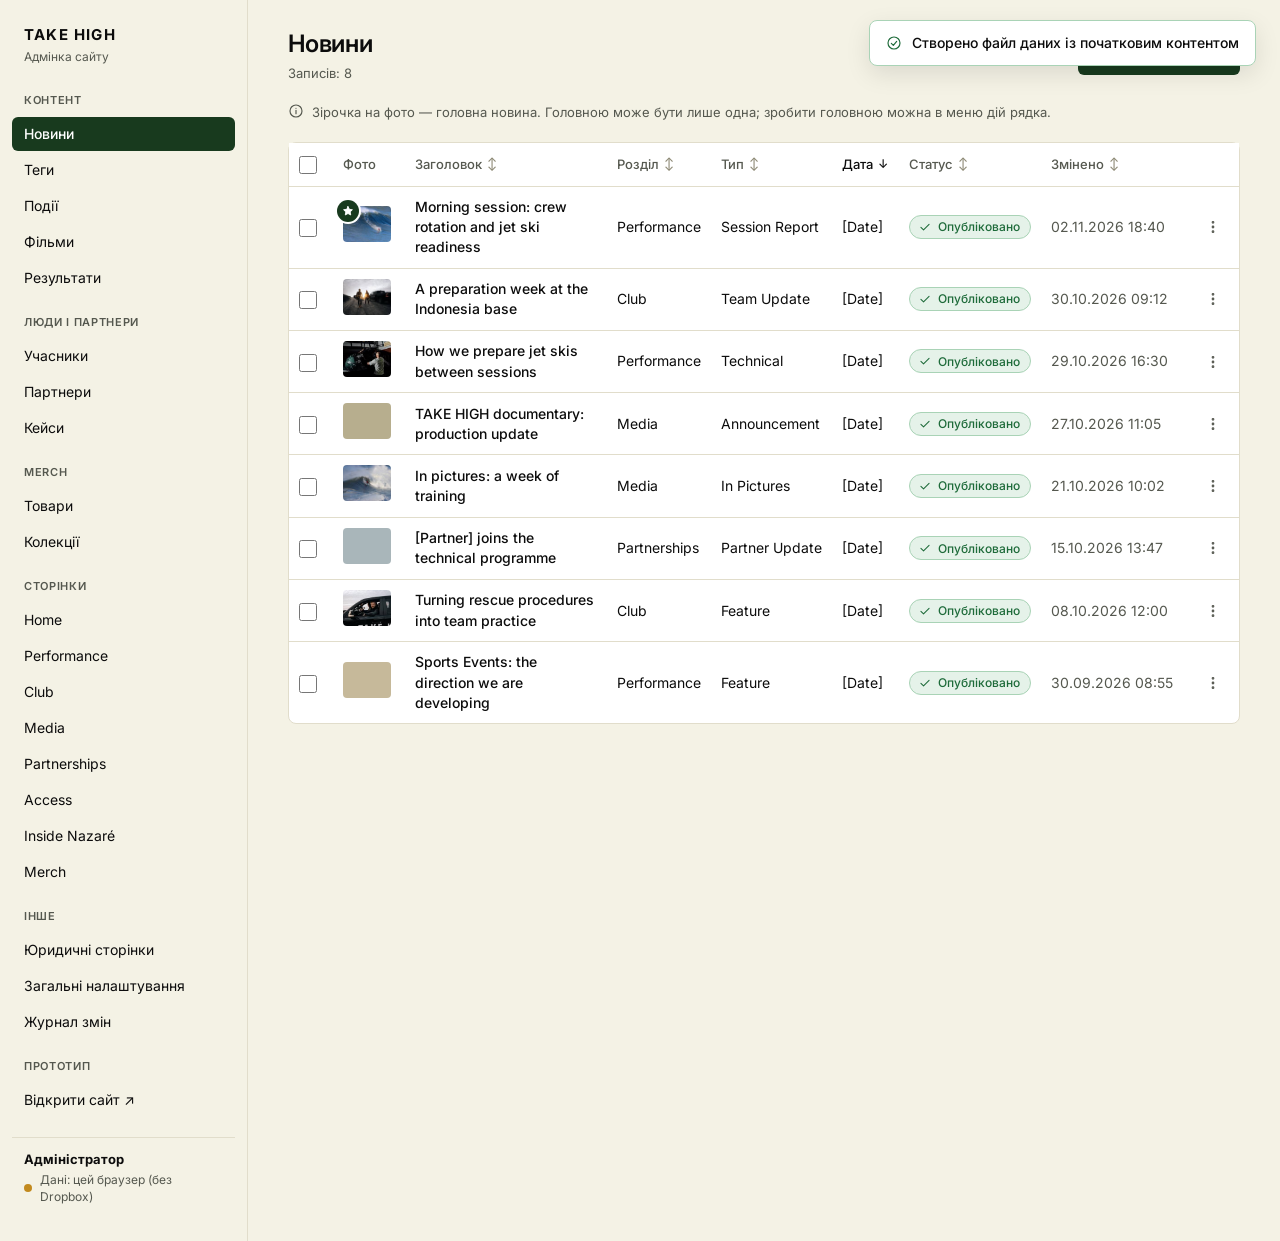
==== admin/index.html @ 0f8f859a "Reorganize project files" ====
<!doctype html>
<html lang="uk">
<head>
<meta charset="utf-8">
<meta name="viewport" content="width=device-width, initial-scale=1">
<meta name="robots" content="noindex">
<title>TAKE HIGH · Адмінка</title>
<link rel="preconnect" href="https://fonts.googleapis.com">
<link rel="stylesheet" href="https://fonts.googleapis.com/css2?family=Inter:wght@400;500;600;700&amp;display=swap">
<link rel="stylesheet" href="admin.css">
<!-- config.js створюється при публікації з секретів GitHub; у репозиторії його немає -->
<script src="../config.js"></script>
<script src="../shared/th-data.js"></script>
<script src="../shared/img-map.js"></script>
<script src="../shared/storage.js"></script>
</head>
<body>
<div id="root"></div>
<script src="js/ui.js"></script>
<script src="js/data.js"></script>
<script src="js/list.js"></script>
<script src="js/form.js"></script>
<script src="js/screens-news.js"></script>
<script src="js/app.js"></script>
</body>
</html>
---- admin/admin.css ----
/* TAKE HIGH · Адмінка — спільні стилі прототипу */
:root{
  --green:#183A1E; --green-hover:#245030; --green-soft:#E3EADF;
  --bg:#F4F2E5; --surface:#FFFFFF; --text:#0C0C0C;
  --muted:#55584F; --faint:#686B61;
  --border:#E1DDCB; --border-strong:#C7C2AC; --row-hover:#FAF9F1;
  /* функціональні */
  --error:#B42318; --error-bg:#FDECEA; --error-border:#F3B8B1;
  --success:#1E6B3A; --success-bg:#E5F2E9; --success-border:#A9D3B6;
  --warning:#8A5300; --warning-bg:#FFF3D6; --warning-border:#EBCB82;
  --info:#1D4E8F; --info-bg:#E6EEF9; --info-border:#A9C1E6;
  --focus:#2563EB;
  --r:8px; --r-sm:6px;
}
*{box-sizing:border-box}
body{margin:0;background:var(--bg);color:var(--text);font-family:Inter,"Segoe UI",Roboto,Arial,sans-serif;font-size:14px;line-height:1.45;-webkit-font-smoothing:antialiased}
a{color:var(--green)} a:hover{color:var(--green-hover)}
button,input,select,textarea{font:inherit;color:inherit}
:focus-visible{outline:2px solid var(--focus);outline-offset:2px}
.sr-only{position:absolute;width:1px;height:1px;padding:0;margin:-1px;overflow:hidden;clip:rect(0,0,0,0);white-space:nowrap;border:0}
svg.i{width:16px;height:16px;flex:none;stroke:currentColor;fill:none;stroke-width:1.75;stroke-linecap:round;stroke-linejoin:round}
svg.i-sm{width:14px;height:14px}

/* каркас */
.app{display:flex;flex-wrap:wrap;min-height:100vh;align-items:stretch}
.side{flex:0 0 248px;background:var(--bg);border-right:1px solid var(--border);padding:20px 12px 24px;display:flex;flex-direction:column;gap:20px}
.brand{display:flex;flex-direction:column;gap:2px;padding:4px 12px 8px}
.brand-name{font-weight:700;letter-spacing:.08em;font-size:15px}
.brand-sub{font-size:12px;color:var(--muted)}
.nav-group{display:flex;flex-direction:column;gap:2px}
.nav-title{font-size:11px;font-weight:600;letter-spacing:.06em;text-transform:uppercase;color:var(--muted);padding:0 12px 6px}
.nav-item{display:flex;align-items:center;min-height:34px;padding:6px 12px;border-radius:var(--r-sm);color:var(--text);text-decoration:none;font-size:14px}
.nav-item:hover{background:#EAE7D6;color:var(--text)}
.nav-item.is-active{background:var(--green);color:#fff;font-weight:500}
.side-foot{margin-top:auto;padding:12px;border-top:1px solid var(--border);display:flex;flex-direction:column;gap:2px;font-size:13px}
.side-foot span{color:var(--muted);font-size:12px}
.main{flex:999 1 560px;min-width:0;padding:28px 40px 120px;display:flex;flex-direction:column;gap:20px}
.page-head{display:flex;align-items:center;justify-content:space-between;gap:16px;flex-wrap:wrap}
.page-head h1{margin:0;font-size:24px;line-height:32px;font-weight:600;letter-spacing:-.01em}
.head-left{display:flex;flex-direction:column;gap:4px}
.head-row{display:flex;align-items:center;gap:12px;flex-wrap:wrap}
.crumb{font-size:13px;color:var(--muted);text-decoration:none;display:inline-flex;gap:6px;align-items:center}
.crumb:hover{color:var(--text)}
.meta{font-size:13px;color:var(--muted)}

/* кнопки */
.btn{display:inline-flex;align-items:center;justify-content:center;gap:8px;min-height:40px;padding:8px 16px;border-radius:var(--r-sm);border:1px solid transparent;font-weight:500;font-size:14px;cursor:pointer;text-decoration:none;white-space:nowrap;background:none}
.btn-primary{background:var(--green);color:#fff}
.btn-primary:hover{background:var(--green-hover);color:#fff}
.btn-secondary{background:var(--surface);border-color:var(--border-strong);color:var(--text)}
.btn-secondary:hover{background:var(--row-hover);color:var(--text)}
.btn-ghost{color:var(--text)} .btn-ghost:hover{background:#EAE7D6;color:var(--text)}
.btn-sm{min-height:32px;padding:4px 12px;font-size:13px}
.btn-danger-text{color:var(--error)}
.btn[disabled]{opacity:.5;cursor:not-allowed}
.icon-btn{display:inline-flex;align-items:center;justify-content:center;width:32px;height:32px;border-radius:var(--r-sm);border:1px solid transparent;background:none;cursor:pointer;color:var(--muted)}
.icon-btn:hover{background:#EFEDE2;color:var(--text)}

/* картки */
.card{background:var(--surface);border:1px solid var(--border);border-radius:var(--r)}
.note{display:flex;gap:8px;align-items:flex-start;font-size:13px;color:var(--muted)}

/* таблиця */
.tbl-wrap{background:var(--surface);border:1px solid var(--border);border-radius:var(--r)}
.tbl{width:100%;border-collapse:separate;border-spacing:0;font-size:14px}
.tbl th{text-align:left;font-weight:500;font-size:13px;color:var(--muted);padding:0 10px;height:44px;border-bottom:1px solid var(--border);white-space:nowrap;background:var(--surface)}
.tbl td{padding:10px 10px;border-bottom:1px solid var(--border);vertical-align:middle}
.tbl tr:last-child td{border-bottom:0}
.tbl tbody tr{position:relative}
.tbl tbody tr:hover td{background:var(--row-hover)}
.tbl tbody tr.is-selected td{background:#F1F5EC}
.tbl tbody tr.is-dragging td{opacity:.45}
.tbl tbody tr.is-over td{box-shadow:inset 0 2px 0 var(--green)}
.th-btn{display:inline-flex;align-items:center;gap:4px;border:0;background:none;padding:6px 4px;margin:0 -4px;cursor:pointer;color:var(--muted);font-weight:500;font-size:13px;border-radius:4px}
.th-btn:hover{color:var(--text)}
.th-btn.is-sorted{color:var(--text)}
.arrow{font-size:12px;width:12px;display:inline-block;text-align:center}
.arrow-idle{color:#8E8A76}
.col-chk{width:44px;padding-right:0!important}
.col-drag{width:36px;padding-right:0!important}
.col-act{width:56px;text-align:right}
.row-link{color:var(--text);text-decoration:none;font-weight:500}
.row-link::after{content:"";position:absolute;inset:0;z-index:1}
.row-link:hover{text-decoration:underline;color:var(--text)}
.lift{position:relative;z-index:2}
.chk{width:18px;height:18px;accent-color:var(--green);cursor:pointer;margin:0;vertical-align:middle}
.thumb{width:48px;height:36px;border-radius:4px;display:block}
.thumb-sq{width:40px;height:40px}
.thumb-logo{width:56px;height:32px;border:1px dashed var(--border-strong);border-radius:4px;display:flex;align-items:center;justify-content:center;font-size:10px;color:var(--muted);letter-spacing:.04em;background:#fff}
.t1{background:#9DAE9A}.t2{background:#C6B99A}.t3{background:#7F9AA5}.t4{background:#B7AE8E}.t5{background:#8C9A7B}.t6{background:#A9B6BA}
.muted{color:var(--muted)}
.nowrap{white-space:nowrap}
.drag-h{cursor:grab;color:var(--faint)}
.dash{color:var(--faint)}

/* бейджі статусу */
.badge{display:inline-flex;align-items:center;gap:6px;height:24px;padding:0 10px 0 8px;border-radius:999px;font-size:12px;font-weight:500;white-space:nowrap;border:1px solid transparent}
.b-draft{background:#EEECE2;color:#3E4037;border-color:#DAD6C4}
.b-pub{background:var(--success-bg);color:var(--success);border-color:var(--success-border)}
.b-arch{background:#ECECEA;color:#4C4D48;border-color:#D5D5D0}
.pill{display:inline-flex;align-items:center;gap:6px;height:24px;padding:0 10px;border-radius:999px;font-size:12px;border:1px solid var(--border-strong);color:var(--text);white-space:nowrap;background:#fff}
.pill-warn{border-color:var(--warning-border);background:var(--warning-bg);color:var(--warning)}
.pill-err{border-color:var(--error-border);background:var(--error-bg);color:var(--error)}
.pill-info{border-color:var(--info-border);background:var(--info-bg);color:var(--info)}
.pill-ok{border-color:var(--success-border);background:var(--success-bg);color:var(--success)}
.mark{display:inline-flex;align-items:center;gap:6px;font-size:13px;font-weight:500;color:var(--green)}

/* панель масових дій */
.bulk{display:flex;align-items:center;gap:12px;flex-wrap:wrap;background:var(--green);color:#fff;border-radius:var(--r);padding:8px 8px 8px 16px}
.bulk strong{font-weight:600;margin-right:auto}
.bulk .btn-secondary{border-color:transparent}
.bulk .btn-ghost{color:#fff}.bulk .btn-ghost:hover{background:rgba(255,255,255,.12);color:#fff}

/* меню дій */
.menu-anchor{position:relative;display:inline-block}
.menu-anchor.is-open{z-index:40}
.menu{position:absolute;right:0;top:36px;z-index:30;min-width:220px;background:#fff;border:1px solid var(--border-strong);border-radius:var(--r);padding:6px;display:flex;flex-direction:column;box-shadow:0 8px 24px rgba(12,12,12,.10);text-align:left}
.menu-item{display:flex;align-items:center;gap:10px;min-height:36px;padding:6px 10px;border-radius:var(--r-sm);border:0;background:none;color:var(--text);text-decoration:none;font-size:14px;cursor:pointer;white-space:nowrap;width:100%;text-align:left}
.menu-item:hover{background:var(--row-hover);color:var(--text)}
.menu-sep{height:1px;background:var(--border);margin:4px 0}
.backdrop{position:fixed;inset:0;z-index:25;background:transparent;border:0;cursor:default}

/* порожній стан */
.empty{background:var(--surface);border:1px solid var(--border);border-radius:var(--r);padding:72px 24px;display:flex;flex-direction:column;align-items:center;gap:12px;text-align:center}
.empty h2{margin:0;font-size:18px;font-weight:600}
.empty p{margin:0;color:var(--muted);max-width:420px}
.empty-ico{width:48px;height:48px;border-radius:50%;background:var(--green-soft);color:var(--green);display:flex;align-items:center;justify-content:center}

/* тости */
.toast{position:fixed;top:20px;right:24px;z-index:60;display:flex;align-items:center;gap:10px;padding:12px 16px;border-radius:var(--r);background:#fff;border:1px solid var(--success-border);color:var(--text);box-shadow:0 8px 24px rgba(12,12,12,.10);font-weight:500;min-width:240px}
.toast .ti{color:var(--success)}
.toast-err{border-color:var(--error-border)} .toast-err .ti{color:var(--error)}

/* форми */
.form-wrap{display:flex;flex-direction:column;gap:20px;max-width:920px;width:100%}
.section{background:var(--surface);border:1px solid var(--border);border-radius:var(--r);padding:24px}
.section-head{display:flex;flex-direction:column;gap:4px;margin-bottom:20px}
.section-head h2{margin:0;font-size:16px;font-weight:600}
.section-head p{margin:0;font-size:13px;color:var(--muted)}
.grid2{display:grid;grid-template-columns:repeat(2,minmax(0,1fr));gap:20px 24px}
.span2{grid-column:1 / -1}
.field{display:flex;flex-direction:column;gap:6px;min-width:0}
.label{font-size:14px;font-weight:500;display:flex;align-items:baseline;gap:6px;flex-wrap:wrap}
.req{color:var(--error);font-weight:600}
.opt{font-weight:400;color:var(--muted);font-size:12px}
.cond{font-weight:400;color:var(--warning);font-size:12px}
.input,.select,.textarea{width:100%;min-height:40px;padding:8px 12px;border:1px solid var(--border-strong);border-radius:var(--r-sm);background:#fff;font-size:14px}
.textarea{min-height:96px;resize:vertical;line-height:1.5}
.input:hover,.select:hover,.textarea:hover{border-color:#A9A48D}
.input:focus,.select:focus,.textarea:focus{outline:none;border-color:var(--focus);box-shadow:0 0 0 3px rgba(37,99,235,.2)}
.is-invalid > .input,.is-invalid > .select,.is-invalid > .textarea,.is-invalid > .prefix-wrap .input,.is-invalid > .prefix-wrap .prefix,.is-invalid > .dz,.is-invalid > .chips-box,.is-invalid > .editor,.is-invalid > .dt-row .input{border-color:var(--error)}
.btn:focus-within,.g-add:focus-within{outline:2px solid var(--focus);outline-offset:2px}
.below{display:flex;justify-content:space-between;gap:12px;font-size:12px;min-height:18px}
.hint{color:var(--muted)}
.counter{color:var(--muted);margin-left:auto;font-variant-numeric:tabular-nums;white-space:nowrap}
.counter.over{color:var(--error);font-weight:600}
.err{color:var(--error);display:flex;align-items:center;gap:6px;font-weight:500}
.prefix-wrap{display:flex;align-items:stretch}
.prefix{display:flex;align-items:center;padding:0 10px;border:1px solid var(--border-strong);border-right:0;border-radius:var(--r-sm) 0 0 var(--r-sm);background:#F7F6EF;color:var(--muted);font-size:13px;white-space:nowrap}
.prefix-wrap .input{border-radius:0 var(--r-sm) var(--r-sm) 0}
.seg{display:flex;flex-wrap:wrap;gap:8px}
.seg-btn{min-height:36px;padding:6px 14px;border:1px solid var(--border-strong);border-radius:999px;background:#fff;cursor:pointer;font-size:13px;display:inline-flex;align-items:center;gap:6px}
.seg-btn:hover{border-color:#A9A48D}
.seg-btn[aria-pressed="true"]{background:var(--green);border-color:var(--green);color:#fff}
.chips-box{display:flex;flex-wrap:wrap;gap:6px;align-items:center;min-height:40px;padding:5px 8px;border:1px solid var(--border-strong);border-radius:var(--r-sm);background:#fff;position:relative}
.chip{display:inline-flex;align-items:center;gap:4px;height:28px;padding:0 4px 0 10px;border-radius:999px;background:var(--green-soft);font-size:13px;color:var(--green);font-weight:500}
.chip button{border:0;background:none;width:22px;height:22px;border-radius:50%;cursor:pointer;color:var(--green);display:inline-flex;align-items:center;justify-content:center}
.chip button:hover{background:rgba(24,58,30,.12)}
.chip-input{flex:1;min-width:140px;border:0;outline:none;height:28px;padding:0 4px;background:transparent}
.suggest{position:absolute;left:-1px;right:-1px;top:calc(100% + 4px);z-index:20;background:#fff;border:1px solid var(--border-strong);border-radius:var(--r);padding:6px;box-shadow:0 8px 24px rgba(12,12,12,.10);display:flex;flex-direction:column}
.suggest .menu-item{font-size:13px;min-height:32px}
.suggest-new{color:var(--green);font-weight:500}
.dt-row{display:grid;grid-template-columns:minmax(0,1fr) 120px;gap:8px}

/* завантаження фото */
.dz{border:1.5px dashed var(--border-strong);border-radius:var(--r);background:#FBFAF5;padding:24px;display:flex;flex-direction:column;align-items:center;gap:8px;text-align:center}
.dz:hover{border-color:var(--green);background:#F6F8F1}
.dz-ico{width:40px;height:40px;border-radius:50%;background:var(--green-soft);color:var(--green);display:flex;align-items:center;justify-content:center}
.dz-title{font-weight:500}
.dz-file{display:inline-flex}
.upl{display:flex;gap:16px;align-items:center;border:1px solid var(--border-strong);border-radius:var(--r);padding:12px;background:#fff}
.upl-prev{width:120px;height:80px;border-radius:6px;object-fit:cover;flex:none;display:block}
.upl-body{flex:1;min-width:0;display:flex;flex-direction:column;gap:6px}
.upl-name{font-weight:500;white-space:nowrap;overflow:hidden;text-overflow:ellipsis}
.upl-actions{display:flex;gap:8px;flex-wrap:wrap}
.bar{height:6px;border-radius:999px;background:#ECE9DA;overflow:hidden}
.bar span{display:block;height:100%;background:var(--green);border-radius:999px;transition:width .2s}
.upl-err{border-color:var(--error);background:var(--error-bg)}
.photo-sub{display:grid;grid-template-columns:repeat(2,minmax(0,1fr));gap:12px}
.gallery{display:grid;grid-template-columns:repeat(auto-fill,minmax(150px,1fr));gap:12px}
.g-item{border:1px solid var(--border);border-radius:var(--r);padding:8px;display:flex;flex-direction:column;gap:6px;background:#fff;position:relative}
.g-img{width:100%;height:96px;border-radius:4px;display:block}
.g-tag{position:absolute;top:14px;left:14px;background:#fff;color:var(--text);font-size:11px;font-weight:600;padding:2px 8px;border-radius:999px;border:1px solid var(--border-strong)}
.g-add{border:1.5px dashed var(--border-strong);border-radius:var(--r);min-height:160px;display:flex;flex-direction:column;align-items:center;justify-content:center;gap:6px;color:var(--green);font-weight:500;background:#FBFAF5;cursor:pointer;font-size:13px}
.g-add:hover{border-color:var(--green)}
.input-sm{min-height:32px;padding:4px 8px;font-size:13px}

/* карта */
.map{position:relative;height:220px;border-radius:var(--r);border:1px solid var(--border-strong);overflow:hidden;cursor:crosshair;padding:0;width:100%;display:block;background-color:#DCE4DA;background-image:linear-gradient(rgba(255,255,255,.55) 1px,transparent 1px),linear-gradient(90deg,rgba(255,255,255,.55) 1px,transparent 1px);background-size:40px 40px}
.map-sea{position:absolute;left:0;top:0;bottom:0;width:38%;background:#BFD0D6}
.map-pin{position:absolute;width:28px;height:28px;margin:-28px 0 0 -14px;color:var(--error)}
.map-label{position:absolute;left:12px;bottom:10px;font-size:12px;background:rgba(255,255,255,.9);padding:4px 8px;border-radius:4px;color:var(--text)}

/* редактор */
.editor{border:1px solid var(--border-strong);border-radius:var(--r-sm);background:#fff;overflow:hidden}
.toolbar{display:flex;flex-wrap:wrap;gap:2px;padding:6px;border-bottom:1px solid var(--border);background:#FBFAF5}
.tb{min-width:32px;height:32px;padding:0 8px;border:1px solid transparent;border-radius:4px;background:none;cursor:pointer;font-size:13px;font-weight:600;display:inline-flex;align-items:center;justify-content:center;gap:4px;color:var(--text)}
.tb:hover{background:#EFEDE2}
.tb[aria-pressed="true"]{background:var(--green-soft);border-color:#C5D2C0}
.tb-sep{width:1px;background:var(--border);margin:4px 4px}
.editor textarea{border:0;width:100%;min-height:220px;padding:14px 16px;resize:vertical;outline:none;line-height:1.6;display:block}

/* повторювані блоки */
.rep{display:flex;flex-direction:column;gap:10px}
.rep-item{border:1px solid var(--border);border-radius:var(--r);background:#FDFCF8;padding:12px 14px;display:flex;gap:12px;align-items:flex-start}
.rep-item.is-dragging{opacity:.45}
.rep-item.is-over{box-shadow:inset 0 2px 0 var(--green)}
.rep-num{font-size:12px;color:var(--muted);font-weight:600;min-width:20px;padding-top:9px}
.rep-fields{flex:1;display:grid;grid-template-columns:repeat(2,minmax(0,1fr));gap:12px 16px;min-width:0}
.rep-fields.cols1{grid-template-columns:minmax(0,1fr)}
.rep-fields.cols3{grid-template-columns:repeat(3,minmax(0,1fr))}
.rep-title{grid-column:1 / -1;font-weight:600;font-size:14px}
.rep-handle{padding-top:6px}
.mini-photo{display:flex;align-items:center;gap:10px;border:1px dashed var(--border-strong);border-radius:var(--r-sm);padding:6px 8px;background:#fff;min-height:40px;font-size:13px}
.mini-photo .thumb{width:48px;height:32px}

/* перемикач станів фільму */
.stepper{display:flex;gap:0;border:1px solid var(--border-strong);border-radius:var(--r);overflow:hidden;background:#fff}
.step{flex:1;display:flex;align-items:center;gap:10px;padding:12px 14px;border:0;border-right:1px solid var(--border);background:#fff;cursor:pointer;text-align:left;min-height:56px;font-size:13px;color:var(--text)}
.step:last-child{border-right:0}
.step:hover{background:var(--row-hover)}
.step-n{width:24px;height:24px;border-radius:50%;border:1.5px solid var(--border-strong);display:flex;align-items:center;justify-content:center;font-size:12px;font-weight:600;flex:none;color:var(--muted)}
.step.is-done .step-n{background:var(--green-soft);border-color:var(--green);color:var(--green)}
.step.is-current{background:var(--green);color:#fff}
.step.is-current .step-n{background:#fff;border-color:#fff;color:var(--green)}
.step-l{display:flex;flex-direction:column;line-height:1.25}
.step-s{font-size:11px;opacity:.8}

/* вкладки */
.tabs{display:flex;gap:4px;border-bottom:1px solid var(--border-strong);flex-wrap:wrap}
.tab{border:0;background:none;padding:10px 14px;margin-bottom:-1px;border-bottom:2px solid transparent;cursor:pointer;font-weight:500;color:var(--muted);display:inline-flex;gap:6px;align-items:center}
.tab:hover{color:var(--text)}
.tab[aria-selected="true"]{color:var(--text);border-bottom-color:var(--green)}
.tab-err{color:var(--error);font-size:12px}

/* банери */
.banner{display:flex;gap:10px;align-items:flex-start;padding:12px 16px;border-radius:var(--r);border:1px solid;font-size:14px}
.banner b{font-weight:600}
.banner-err{background:var(--error-bg);border-color:var(--error-border);color:#7A1A12}
.banner-err svg{color:var(--error)}
.banner-info{background:var(--info-bg);border-color:var(--info-border);color:#173E70}
.banner-warn{background:var(--warning-bg);border-color:var(--warning-border);color:#6B4100}
.locked{display:flex;align-items:center;gap:10px;padding:10px 12px;border:1px solid var(--border);border-radius:var(--r-sm);background:#F4F3EC;color:var(--text);font-weight:600;letter-spacing:.02em}
.locked svg{color:var(--muted)}

/* нижня панель кнопок */
.footbar{position:sticky;bottom:0;z-index:10;display:flex;align-items:center;gap:12px;flex-wrap:wrap;background:var(--surface);border:1px solid var(--border);border-radius:var(--r);padding:12px 16px;max-width:920px;width:100%}
.footbar .meta{margin-right:auto}

/* фільтри */
.filters{display:flex;gap:12px;align-items:flex-end;flex-wrap:wrap}
.filters .field{min-width:180px}
.diff{display:flex;align-items:center;gap:6px;flex-wrap:wrap;font-size:13px}
.diff .old{color:var(--muted);text-decoration:line-through}

/* стайлгайд */
.sw{border:1px solid var(--border);border-radius:var(--r);overflow:hidden;background:#fff}
.sw-c{height:64px}
.sw-b{padding:10px 12px;display:flex;flex-direction:column;gap:2px;font-size:12px}
.sw-b b{font-size:13px}
.tbl td.col-title{min-width:150px}
.thumb-img{object-fit:cover;background:#E9E6D8}
.thumb-logo-img{width:72px;height:36px;object-fit:contain;display:block;background:#fff;border:1px solid var(--border);border-radius:4px;padding:3px;box-sizing:border-box}
.upl-prev{object-fit:cover}
.mini-photo img.thumb{object-fit:cover}
.tab-note{font-size:12px;color:var(--muted)}

/* ===== мобільна версія: діє лише на вузькому екрані (до 760 px); на десктопі нічого не змінює ===== */
.brand-row,.side-nav{display:contents}
.side-toggle,.mob-move{display:none}
@media (max-width:760px){
  body{font-size:15px}
  .app{flex-direction:column;flex-wrap:nowrap}
  .side{flex:none;min-height:0!important;padding:10px 16px;border-right:0;border-bottom:1px solid var(--border);gap:0;position:sticky;top:0;z-index:50;max-height:100vh;overflow-y:auto}
  .brand-row{display:flex;align-items:center;justify-content:space-between;gap:12px;min-height:44px}
  .brand{padding:0}
  .side-toggle{display:inline-flex;min-height:44px}
  .side-nav{display:none}
  .side-nav.is-open{display:flex;flex-direction:column;gap:12px;padding:8px 0 12px}
  .nav-item{min-height:44px}
  .side-foot{display:none}
  .main{flex:1 1 auto;padding:16px 16px 120px;gap:16px}
  .page-head{align-items:flex-start}
  .page-head h1{font-size:22px;line-height:28px}
  .page-head > .btn,.page-head > a.btn{width:100%}
  .btn{min-height:44px}
  .btn-sm{min-height:40px}
  .icon-btn{width:44px;height:44px}
  .input,.select,.textarea{min-height:44px;font-size:16px}
  .seg-btn{min-height:44px}
  .chk{width:22px;height:22px}
  .toast{left:12px;right:12px;top:12px}

  /* списки: рядок таблиці стає карткою */
  .tbl-wrap{background:transparent;border:0}
  .tbl,.tbl tbody{display:block;width:100%}
  .tbl thead{display:none}
  .tbl tbody tr{display:flex;flex-wrap:wrap;align-items:flex-start;gap:8px 12px;padding:14px 56px 14px 14px;margin-bottom:10px;background:var(--surface);border:1px solid var(--border);border-radius:var(--r)}
  .tbl tbody tr:hover td{background:transparent}
  .tbl tbody tr.is-selected{background:#F1F5EC}
  .tbl td{display:block;padding:0;border:0!important;min-width:0}
  .tbl td.col-title{flex:1 1 0;min-width:140px;font-size:15px}
  .tbl td.col-chk{order:-2;padding-top:2px!important}
  .tbl td.k-thumb{order:-1}
  .tbl td.col-act{position:absolute;top:6px;right:6px;width:auto}
  .tbl td[data-label]:not(.col-title):not(.k-thumb){flex:1 1 calc(50% - 6px);font-size:14px}
  .tbl td[data-label]:not([data-label=""])::before{content:attr(data-label);display:block;font-size:12px;color:var(--muted);font-weight:400;margin-bottom:2px;white-space:normal}
  .tbl td.nowrap{white-space:normal}
  .tbl td.col-drag{order:20;flex:1 1 100%;display:flex;gap:8px;padding-top:4px!important}
  .tbl td.col-drag .drag-h{display:none}
  .mob-move{display:flex;gap:8px;width:100%}
  .mob-move .btn{flex:1}
  .menu{right:0;min-width:200px}
  .bulk{position:sticky;bottom:12px;z-index:15}
  .bulk strong{flex-basis:100%}

  /* вкладки і фільтри */
  .tabs{flex-wrap:nowrap;overflow-x:auto;-webkit-overflow-scrolling:touch;scrollbar-width:thin}
  .tab{white-space:nowrap;min-height:44px}
  .filters .field{min-width:0!important;flex:1 1 100%}
  .filters > .btn{width:100%}
  .filters > .meta{margin-left:0!important}

  /* форми */
  .form-wrap{max-width:none}
  .section{padding:16px}
  .grid2,.photo-sub,.rep-fields,.rep-fields.cols3{grid-template-columns:minmax(0,1fr)}
  .rep-item{flex-wrap:wrap;padding:12px}
  .upl{flex-wrap:wrap}
  .upl-prev{width:100%;height:160px}
  .gallery{grid-template-columns:repeat(2,minmax(0,1fr))}
  .dz{padding:16px}
  .stepper{overflow-x:auto}
  .step{flex:0 0 auto;min-width:150px}
  .footbar{padding:10px 12px;gap:8px}
  .footbar .meta{flex-basis:100%;margin:0;font-size:12px}
  .footbar .btn{flex:1 1 auto}
  .prefix{font-size:12px;padding:0 6px}
  .map{height:180px}
  .banner{font-size:14px}
}
.mob-note{display:none}
@media (max-width:760px){
  .desk-note{display:none}
  .mob-note{display:inline}
  .rep-item .rep-handle{display:none}
  .rep-item .rep-move{order:20;flex:1 1 100%;display:flex;gap:8px}
  .rep-item .rep-move .btn{flex:1}
}

/* ===== окрема адмінка (GitHub Pages) ===== */
.thumb-wrap{position:relative;display:inline-block;line-height:0}
.thumb-mark{position:absolute;left:-6px;top:-6px;width:22px;height:22px;border-radius:50%;background:var(--green);color:#fff;display:flex;align-items:center;justify-content:center;box-shadow:0 0 0 2px #fff;line-height:1}
.thumb-mark svg.i{width:12px;height:12px;fill:currentColor;stroke:currentColor}
.login{min-height:100vh;display:flex;align-items:center;justify-content:center;padding:24px 16px;background:var(--bg)}
.login-card{width:100%;max-width:380px;display:flex;flex-direction:column;gap:16px;background:var(--surface);border:1px solid var(--border);border-radius:var(--r);padding:28px}
.login-card h1{margin:0;font-size:20px;font-weight:600}
.state-box{max-width:560px;margin:15vh auto;padding:0 16px;display:flex;flex-direction:column;gap:12px}
.state-box pre{white-space:pre-wrap;font-size:12px;background:#fff;border:1px solid var(--border);border-radius:var(--r-sm);padding:10px;max-height:200px;overflow:auto}
.store-line{display:flex;align-items:center;gap:8px;font-size:12px;color:var(--muted);padding:8px 12px 0}
.store-dot{width:8px;height:8px;border-radius:50%;background:var(--success);flex:none}
.store-dot.local{background:#C28A1E}
.side-links{display:flex;flex-direction:column;gap:2px}
.placeholder{background:var(--surface);border:1px dashed var(--border-strong);border-radius:var(--r);padding:48px 24px;display:flex;flex-direction:column;gap:8px;align-items:flex-start}
.placeholder h2{margin:0;font-size:18px}
.editor textarea{font-family:inherit}
@media (max-width:760px){ .side-links{display:none} .side-nav.is-open .side-links{display:flex} }
[hidden]{display:none!important}
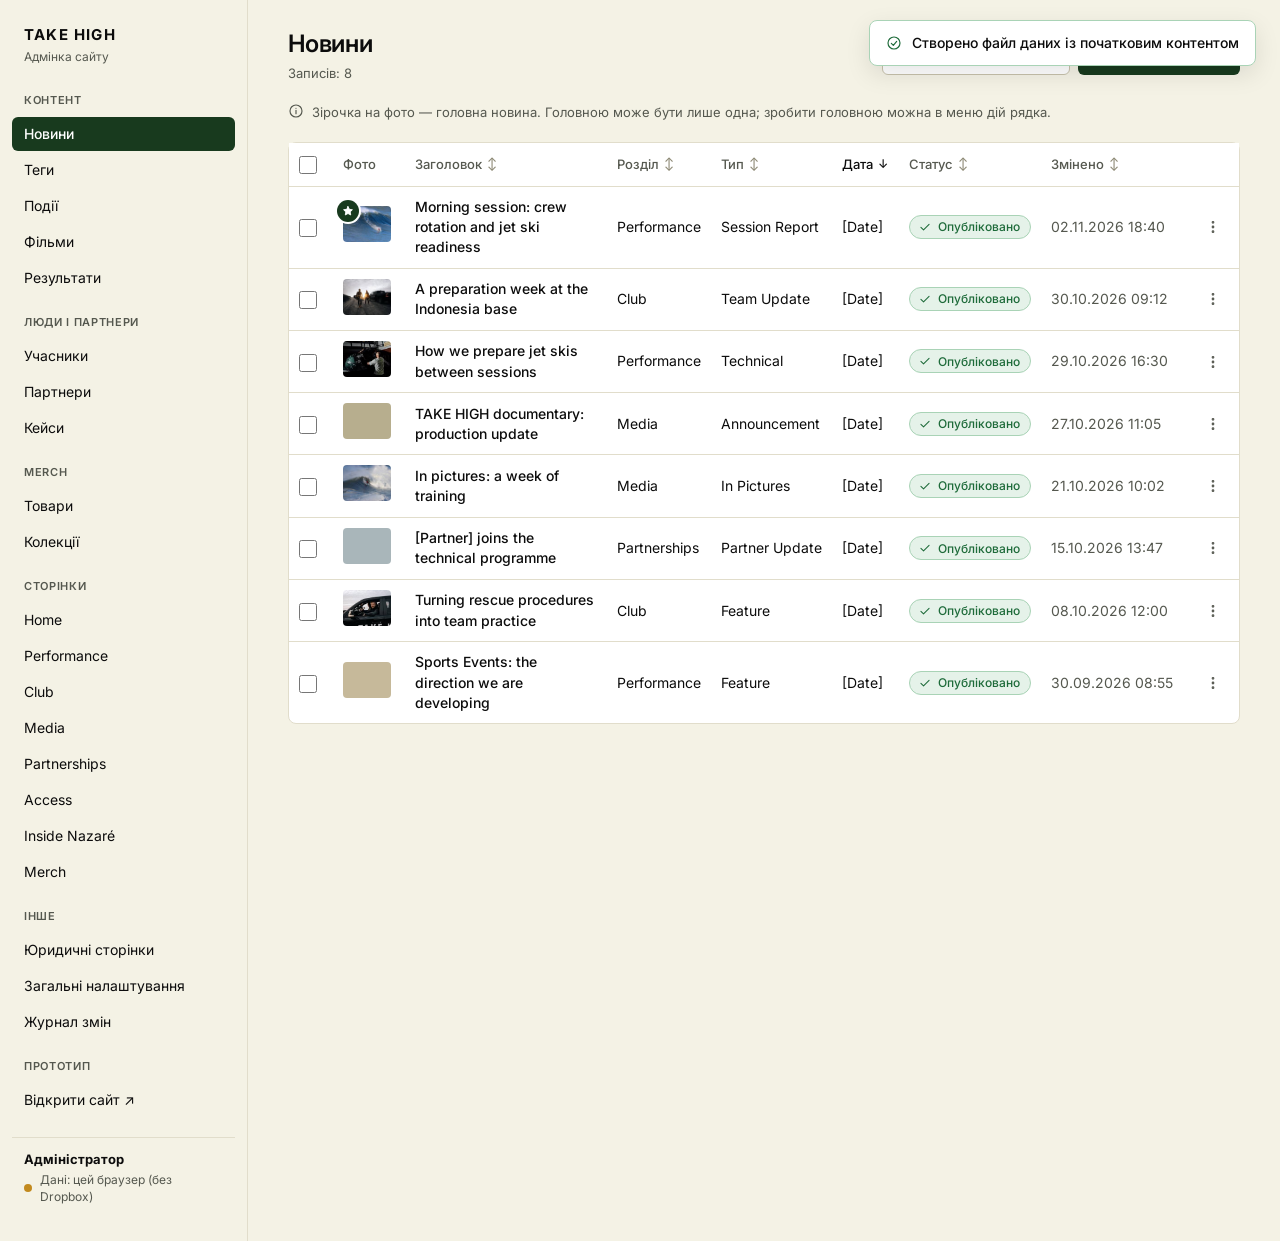
==== commit b8e98350: "Update TakeHigh admin prototype Co-authored-by: Copilot <223556219+Copilot@users.noreply.github.com>" ====
--- a/admin/index.html
+++ b/admin/index.html
@@ -12,6 +12,7 @@
 <script src="../config.js"></script>
 <script src="../shared/th-data.js"></script>
 <script src="../shared/img-map.js"></script>
+<script src="../shared/photo-map.js"></script>
 <script src="../shared/storage.js"></script>
 </head>
 <body>
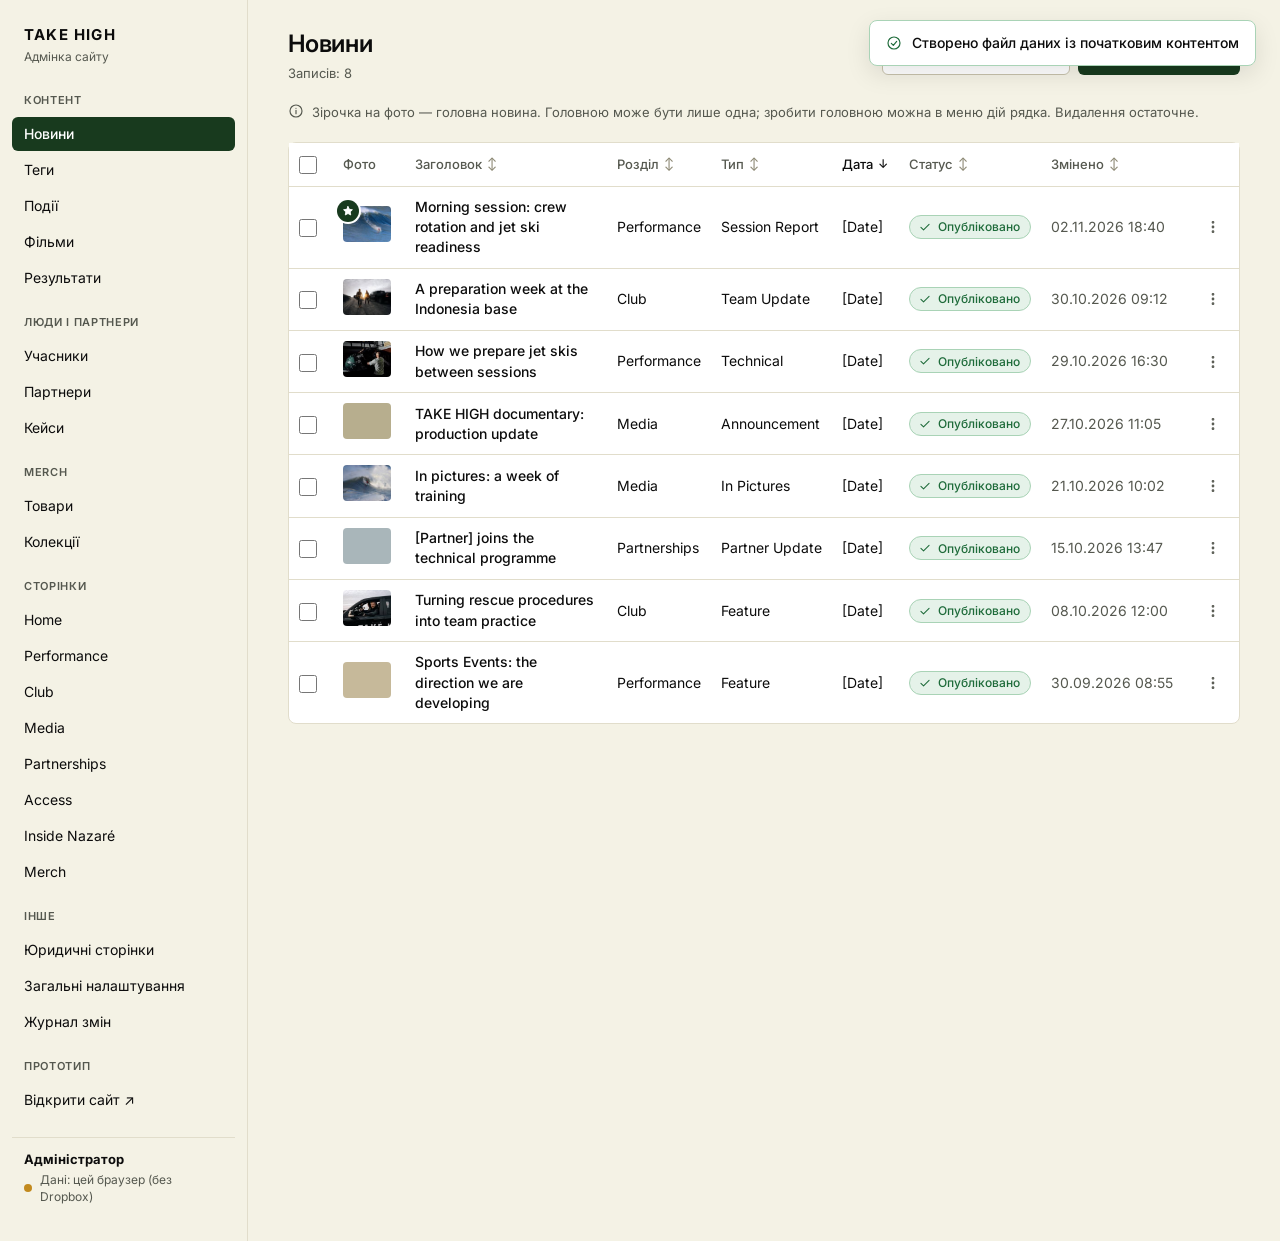
==== commit 3a92d837: "Update admin prototype files Co-authored-by: Copilot <223556219+Copilot@users.noreply.github.com>" ====
--- a/admin/index.html
+++ b/admin/index.html
@@ -7,6 +7,7 @@
 <title>TAKE HIGH · Адмінка</title>
 <link rel="preconnect" href="https://fonts.googleapis.com">
 <link rel="stylesheet" href="https://fonts.googleapis.com/css2?family=Inter:wght@400;500;600;700&amp;display=swap">
+<link rel="stylesheet" href="vendor/leaflet/leaflet.css">
 <link rel="stylesheet" href="admin.css">
 <!-- config.js створюється при публікації з секретів GitHub; у репозиторії його немає -->
 <script src="../config.js"></script>
@@ -14,6 +15,8 @@
 <script src="../shared/img-map.js"></script>
 <script src="../shared/photo-map.js"></script>
 <script src="../shared/storage.js"></script>
+<!-- карта: Leaflet 1.9.4 (BSD-2), підложка OpenStreetMap -->
+<script src="vendor/leaflet/leaflet.js"></script>
 </head>
 <body>
 <div id="root"></div>
--- a/admin/vendor/leaflet/leaflet.css
+++ b/admin/vendor/leaflet/leaflet.css
@@ -0,0 +1,661 @@
+/* required styles */
+
+.leaflet-pane,
+.leaflet-tile,
+.leaflet-marker-icon,
+.leaflet-marker-shadow,
+.leaflet-tile-container,
+.leaflet-pane > svg,
+.leaflet-pane > canvas,
+.leaflet-zoom-box,
+.leaflet-image-layer,
+.leaflet-layer {
+	position: absolute;
+	left: 0;
+	top: 0;
+	}
+.leaflet-container {
+	overflow: hidden;
+	}
+.leaflet-tile,
+.leaflet-marker-icon,
+.leaflet-marker-shadow {
+	-webkit-user-select: none;
+	   -moz-user-select: none;
+	        user-select: none;
+	  -webkit-user-drag: none;
+	}
+/* Prevents IE11 from highlighting tiles in blue */
+.leaflet-tile::selection {
+	background: transparent;
+}
+/* Safari renders non-retina tile on retina better with this, but Chrome is worse */
+.leaflet-safari .leaflet-tile {
+	image-rendering: -webkit-optimize-contrast;
+	}
+/* hack that prevents hw layers "stretching" when loading new tiles */
+.leaflet-safari .leaflet-tile-container {
+	width: 1600px;
+	height: 1600px;
+	-webkit-transform-origin: 0 0;
+	}
+.leaflet-marker-icon,
+.leaflet-marker-shadow {
+	display: block;
+	}
+/* .leaflet-container svg: reset svg max-width decleration shipped in Joomla! (joomla.org) 3.x */
+/* .leaflet-container img: map is broken in FF if you have max-width: 100% on tiles */
+.leaflet-container .leaflet-overlay-pane svg {
+	max-width: none !important;
+	max-height: none !important;
+	}
+.leaflet-container .leaflet-marker-pane img,
+.leaflet-container .leaflet-shadow-pane img,
+.leaflet-container .leaflet-tile-pane img,
+.leaflet-container img.leaflet-image-layer,
+.leaflet-container .leaflet-tile {
+	max-width: none !important;
+	max-height: none !important;
+	width: auto;
+	padding: 0;
+	}
+
+.leaflet-container img.leaflet-tile {
+	/* See: https://bugs.chromium.org/p/chromium/issues/detail?id=600120 */
+	mix-blend-mode: plus-lighter;
+}
+
+.leaflet-container.leaflet-touch-zoom {
+	-ms-touch-action: pan-x pan-y;
+	touch-action: pan-x pan-y;
+	}
+.leaflet-container.leaflet-touch-drag {
+	-ms-touch-action: pinch-zoom;
+	/* Fallback for FF which doesn't support pinch-zoom */
+	touch-action: none;
+	touch-action: pinch-zoom;
+}
+.leaflet-container.leaflet-touch-drag.leaflet-touch-zoom {
+	-ms-touch-action: none;
+	touch-action: none;
+}
+.leaflet-container {
+	-webkit-tap-highlight-color: transparent;
+}
+.leaflet-container a {
+	-webkit-tap-highlight-color: rgba(51, 181, 229, 0.4);
+}
+.leaflet-tile {
+	filter: inherit;
+	visibility: hidden;
+	}
+.leaflet-tile-loaded {
+	visibility: inherit;
+	}
+.leaflet-zoom-box {
+	width: 0;
+	height: 0;
+	-moz-box-sizing: border-box;
+	     box-sizing: border-box;
+	z-index: 800;
+	}
+/* workaround for https://bugzilla.mozilla.org/show_bug.cgi?id=888319 */
+.leaflet-overlay-pane svg {
+	-moz-user-select: none;
+	}
+
+.leaflet-pane         { z-index: 400; }
+
+.leaflet-tile-pane    { z-index: 200; }
+.leaflet-overlay-pane { z-index: 400; }
+.leaflet-shadow-pane  { z-index: 500; }
+.leaflet-marker-pane  { z-index: 600; }
+.leaflet-tooltip-pane   { z-index: 650; }
+.leaflet-popup-pane   { z-index: 700; }
+
+.leaflet-map-pane canvas { z-index: 100; }
+.leaflet-map-pane svg    { z-index: 200; }
+
+.leaflet-vml-shape {
+	width: 1px;
+	height: 1px;
+	}
+.lvml {
+	behavior: url(#default#VML);
+	display: inline-block;
+	position: absolute;
+	}
+
+
+/* control positioning */
+
+.leaflet-control {
+	position: relative;
+	z-index: 800;
+	pointer-events: visiblePainted; /* IE 9-10 doesn't have auto */
+	pointer-events: auto;
+	}
+.leaflet-top,
+.leaflet-bottom {
+	position: absolute;
+	z-index: 1000;
+	pointer-events: none;
+	}
+.leaflet-top {
+	top: 0;
+	}
+.leaflet-right {
+	right: 0;
+	}
+.leaflet-bottom {
+	bottom: 0;
+	}
+.leaflet-left {
+	left: 0;
+	}
+.leaflet-control {
+	float: left;
+	clear: both;
+	}
+.leaflet-right .leaflet-control {
+	float: right;
+	}
+.leaflet-top .leaflet-control {
+	margin-top: 10px;
+	}
+.leaflet-bottom .leaflet-control {
+	margin-bottom: 10px;
+	}
+.leaflet-left .leaflet-control {
+	margin-left: 10px;
+	}
+.leaflet-right .leaflet-control {
+	margin-right: 10px;
+	}
+
+
+/* zoom and fade animations */
+
+.leaflet-fade-anim .leaflet-popup {
+	opacity: 0;
+	-webkit-transition: opacity 0.2s linear;
+	   -moz-transition: opacity 0.2s linear;
+	        transition: opacity 0.2s linear;
+	}
+.leaflet-fade-anim .leaflet-map-pane .leaflet-popup {
+	opacity: 1;
+	}
+.leaflet-zoom-animated {
+	-webkit-transform-origin: 0 0;
+	    -ms-transform-origin: 0 0;
+	        transform-origin: 0 0;
+	}
+svg.leaflet-zoom-animated {
+	will-change: transform;
+}
+
+.leaflet-zoom-anim .leaflet-zoom-animated {
+	-webkit-transition: -webkit-transform 0.25s cubic-bezier(0,0,0.25,1);
+	   -moz-transition:    -moz-transform 0.25s cubic-bezier(0,0,0.25,1);
+	        transition:         transform 0.25s cubic-bezier(0,0,0.25,1);
+	}
+.leaflet-zoom-anim .leaflet-tile,
+.leaflet-pan-anim .leaflet-tile {
+	-webkit-transition: none;
+	   -moz-transition: none;
+	        transition: none;
+	}
+
+.leaflet-zoom-anim .leaflet-zoom-hide {
+	visibility: hidden;
+	}
+
+
+/* cursors */
+
+.leaflet-interactive {
+	cursor: pointer;
+	}
+.leaflet-grab {
+	cursor: -webkit-grab;
+	cursor:    -moz-grab;
+	cursor:         grab;
+	}
+.leaflet-crosshair,
+.leaflet-crosshair .leaflet-interactive {
+	cursor: crosshair;
+	}
+.leaflet-popup-pane,
+.leaflet-control {
+	cursor: auto;
+	}
+.leaflet-dragging .leaflet-grab,
+.leaflet-dragging .leaflet-grab .leaflet-interactive,
+.leaflet-dragging .leaflet-marker-draggable {
+	cursor: move;
+	cursor: -webkit-grabbing;
+	cursor:    -moz-grabbing;
+	cursor:         grabbing;
+	}
+
+/* marker & overlays interactivity */
+.leaflet-marker-icon,
+.leaflet-marker-shadow,
+.leaflet-image-layer,
+.leaflet-pane > svg path,
+.leaflet-tile-container {
+	pointer-events: none;
+	}
+
+.leaflet-marker-icon.leaflet-interactive,
+.leaflet-image-layer.leaflet-interactive,
+.leaflet-pane > svg path.leaflet-interactive,
+svg.leaflet-image-layer.leaflet-interactive path {
+	pointer-events: visiblePainted; /* IE 9-10 doesn't have auto */
+	pointer-events: auto;
+	}
+
+/* visual tweaks */
+
+.leaflet-container {
+	background: #ddd;
+	outline-offset: 1px;
+	}
+.leaflet-container a {
+	color: #0078A8;
+	}
+.leaflet-zoom-box {
+	border: 2px dotted #38f;
+	background: rgba(255,255,255,0.5);
+	}
+
+
+/* general typography */
+.leaflet-container {
+	font-family: "Helvetica Neue", Arial, Helvetica, sans-serif;
+	font-size: 12px;
+	font-size: 0.75rem;
+	line-height: 1.5;
+	}
+
+
+/* general toolbar styles */
+
+.leaflet-bar {
+	box-shadow: 0 1px 5px rgba(0,0,0,0.65);
+	border-radius: 4px;
+	}
+.leaflet-bar a {
+	background-color: #fff;
+	border-bottom: 1px solid #ccc;
+	width: 26px;
+	height: 26px;
+	line-height: 26px;
+	display: block;
+	text-align: center;
+	text-decoration: none;
+	color: black;
+	}
+.leaflet-bar a,
+.leaflet-control-layers-toggle {
+	background-position: 50% 50%;
+	background-repeat: no-repeat;
+	display: block;
+	}
+.leaflet-bar a:hover,
+.leaflet-bar a:focus {
+	background-color: #f4f4f4;
+	}
+.leaflet-bar a:first-child {
+	border-top-left-radius: 4px;
+	border-top-right-radius: 4px;
+	}
+.leaflet-bar a:last-child {
+	border-bottom-left-radius: 4px;
+	border-bottom-right-radius: 4px;
+	border-bottom: none;
+	}
+.leaflet-bar a.leaflet-disabled {
+	cursor: default;
+	background-color: #f4f4f4;
+	color: #bbb;
+	}
+
+.leaflet-touch .leaflet-bar a {
+	width: 30px;
+	height: 30px;
+	line-height: 30px;
+	}
+.leaflet-touch .leaflet-bar a:first-child {
+	border-top-left-radius: 2px;
+	border-top-right-radius: 2px;
+	}
+.leaflet-touch .leaflet-bar a:last-child {
+	border-bottom-left-radius: 2px;
+	border-bottom-right-radius: 2px;
+	}
+
+/* zoom control */
+
+.leaflet-control-zoom-in,
+.leaflet-control-zoom-out {
+	font: bold 18px 'Lucida Console', Monaco, monospace;
+	text-indent: 1px;
+	}
+
+.leaflet-touch .leaflet-control-zoom-in, .leaflet-touch .leaflet-control-zoom-out  {
+	font-size: 22px;
+	}
+
+
+/* layers control */
+
+.leaflet-control-layers {
+	box-shadow: 0 1px 5px rgba(0,0,0,0.4);
+	background: #fff;
+	border-radius: 5px;
+	}
+.leaflet-control-layers-toggle {
+	background-image: url(images/layers.png);
+	width: 36px;
+	height: 36px;
+	}
+.leaflet-retina .leaflet-control-layers-toggle {
+	background-image: url(images/layers-2x.png);
+	background-size: 26px 26px;
+	}
+.leaflet-touch .leaflet-control-layers-toggle {
+	width: 44px;
+	height: 44px;
+	}
+.leaflet-control-layers .leaflet-control-layers-list,
+.leaflet-control-layers-expanded .leaflet-control-layers-toggle {
+	display: none;
+	}
+.leaflet-control-layers-expanded .leaflet-control-layers-list {
+	display: block;
+	position: relative;
+	}
+.leaflet-control-layers-expanded {
+	padding: 6px 10px 6px 6px;
+	color: #333;
+	background: #fff;
+	}
+.leaflet-control-layers-scrollbar {
+	overflow-y: scroll;
+	overflow-x: hidden;
+	padding-right: 5px;
+	}
+.leaflet-control-layers-selector {
+	margin-top: 2px;
+	position: relative;
+	top: 1px;
+	}
+.leaflet-control-layers label {
+	display: block;
+	font-size: 13px;
+	font-size: 1.08333em;
+	}
+.leaflet-control-layers-separator {
+	height: 0;
+	border-top: 1px solid #ddd;
+	margin: 5px -10px 5px -6px;
+	}
+
+/* Default icon URLs */
+.leaflet-default-icon-path { /* used only in path-guessing heuristic, see L.Icon.Default */
+	background-image: url(images/marker-icon.png);
+	}
+
+
+/* attribution and scale controls */
+
+.leaflet-container .leaflet-control-attribution {
+	background: #fff;
+	background: rgba(255, 255, 255, 0.8);
+	margin: 0;
+	}
+.leaflet-control-attribution,
+.leaflet-control-scale-line {
+	padding: 0 5px;
+	color: #333;
+	line-height: 1.4;
+	}
+.leaflet-control-attribution a {
+	text-decoration: none;
+	}
+.leaflet-control-attribution a:hover,
+.leaflet-control-attribution a:focus {
+	text-decoration: underline;
+	}
+.leaflet-attribution-flag {
+	display: inline !important;
+	vertical-align: baseline !important;
+	width: 1em;
+	height: 0.6669em;
+	}
+.leaflet-left .leaflet-control-scale {
+	margin-left: 5px;
+	}
+.leaflet-bottom .leaflet-control-scale {
+	margin-bottom: 5px;
+	}
+.leaflet-control-scale-line {
+	border: 2px solid #777;
+	border-top: none;
+	line-height: 1.1;
+	padding: 2px 5px 1px;
+	white-space: nowrap;
+	-moz-box-sizing: border-box;
+	     box-sizing: border-box;
+	background: rgba(255, 255, 255, 0.8);
+	text-shadow: 1px 1px #fff;
+	}
+.leaflet-control-scale-line:not(:first-child) {
+	border-top: 2px solid #777;
+	border-bottom: none;
+	margin-top: -2px;
+	}
+.leaflet-control-scale-line:not(:first-child):not(:last-child) {
+	border-bottom: 2px solid #777;
+	}
+
+.leaflet-touch .leaflet-control-attribution,
+.leaflet-touch .leaflet-control-layers,
+.leaflet-touch .leaflet-bar {
+	box-shadow: none;
+	}
+.leaflet-touch .leaflet-control-layers,
+.leaflet-touch .leaflet-bar {
+	border: 2px solid rgba(0,0,0,0.2);
+	background-clip: padding-box;
+	}
+
+
+/* popup */
+
+.leaflet-popup {
+	position: absolute;
+	text-align: center;
+	margin-bottom: 20px;
+	}
+.leaflet-popup-content-wrapper {
+	padding: 1px;
+	text-align: left;
+	border-radius: 12px;
+	}
+.leaflet-popup-content {
+	margin: 13px 24px 13px 20px;
+	line-height: 1.3;
+	font-size: 13px;
+	font-size: 1.08333em;
+	min-height: 1px;
+	}
+.leaflet-popup-content p {
+	margin: 17px 0;
+	margin: 1.3em 0;
+	}
+.leaflet-popup-tip-container {
+	width: 40px;
+	height: 20px;
+	position: absolute;
+	left: 50%;
+	margin-top: -1px;
+	margin-left: -20px;
+	overflow: hidden;
+	pointer-events: none;
+	}
+.leaflet-popup-tip {
+	width: 17px;
+	height: 17px;
+	padding: 1px;
+
+	margin: -10px auto 0;
+	pointer-events: auto;
+
+	-webkit-transform: rotate(45deg);
+	   -moz-transform: rotate(45deg);
+	    -ms-transform: rotate(45deg);
+	        transform: rotate(45deg);
+	}
+.leaflet-popup-content-wrapper,
+.leaflet-popup-tip {
+	background: white;
+	color: #333;
+	box-shadow: 0 3px 14px rgba(0,0,0,0.4);
+	}
+.leaflet-container a.leaflet-popup-close-button {
+	position: absolute;
+	top: 0;
+	right: 0;
+	border: none;
+	text-align: center;
+	width: 24px;
+	height: 24px;
+	font: 16px/24px Tahoma, Verdana, sans-serif;
+	color: #757575;
+	text-decoration: none;
+	background: transparent;
+	}
+.leaflet-container a.leaflet-popup-close-button:hover,
+.leaflet-container a.leaflet-popup-close-button:focus {
+	color: #585858;
+	}
+.leaflet-popup-scrolled {
+	overflow: auto;
+	}
+
+.leaflet-oldie .leaflet-popup-content-wrapper {
+	-ms-zoom: 1;
+	}
+.leaflet-oldie .leaflet-popup-tip {
+	width: 24px;
+	margin: 0 auto;
+
+	-ms-filter: "progid:DXImageTransform.Microsoft.Matrix(M11=0.70710678, M12=0.70710678, M21=-0.70710678, M22=0.70710678)";
+	filter: progid:DXImageTransform.Microsoft.Matrix(M11=0.70710678, M12=0.70710678, M21=-0.70710678, M22=0.70710678);
+	}
+
+.leaflet-oldie .leaflet-control-zoom,
+.leaflet-oldie .leaflet-control-layers,
+.leaflet-oldie .leaflet-popup-content-wrapper,
+.leaflet-oldie .leaflet-popup-tip {
+	border: 1px solid #999;
+	}
+
+
+/* div icon */
+
+.leaflet-div-icon {
+	background: #fff;
+	border: 1px solid #666;
+	}
+
+
+/* Tooltip */
+/* Base styles for the element that has a tooltip */
+.leaflet-tooltip {
+	position: absolute;
+	padding: 6px;
+	background-color: #fff;
+	border: 1px solid #fff;
+	border-radius: 3px;
+	color: #222;
+	white-space: nowrap;
+	-webkit-user-select: none;
+	-moz-user-select: none;
+	-ms-user-select: none;
+	user-select: none;
+	pointer-events: none;
+	box-shadow: 0 1px 3px rgba(0,0,0,0.4);
+	}
+.leaflet-tooltip.leaflet-interactive {
+	cursor: pointer;
+	pointer-events: auto;
+	}
+.leaflet-tooltip-top:before,
+.leaflet-tooltip-bottom:before,
+.leaflet-tooltip-left:before,
+.leaflet-tooltip-right:before {
+	position: absolute;
+	pointer-events: none;
+	border: 6px solid transparent;
+	background: transparent;
+	content: "";
+	}
+
+/* Directions */
+
+.leaflet-tooltip-bottom {
+	margin-top: 6px;
+}
+.leaflet-tooltip-top {
+	margin-top: -6px;
+}
+.leaflet-tooltip-bottom:before,
+.leaflet-tooltip-top:before {
+	left: 50%;
+	margin-left: -6px;
+	}
+.leaflet-tooltip-top:before {
+	bottom: 0;
+	margin-bottom: -12px;
+	border-top-color: #fff;
+	}
+.leaflet-tooltip-bottom:before {
+	top: 0;
+	margin-top: -12px;
+	margin-left: -6px;
+	border-bottom-color: #fff;
+	}
+.leaflet-tooltip-left {
+	margin-left: -6px;
+}
+.leaflet-tooltip-right {
+	margin-left: 6px;
+}
+.leaflet-tooltip-left:before,
+.leaflet-tooltip-right:before {
+	top: 50%;
+	margin-top: -6px;
+	}
+.leaflet-tooltip-left:before {
+	right: 0;
+	margin-right: -12px;
+	border-left-color: #fff;
+	}
+.leaflet-tooltip-right:before {
+	left: 0;
+	margin-left: -12px;
+	border-right-color: #fff;
+	}
+
+/* Printing */
+
+@media print {
+	/* Prevent printers from removing background-images of controls. */
+	.leaflet-control {
+		-webkit-print-color-adjust: exact;
+		print-color-adjust: exact;
+		}
+	}
--- a/admin/admin.css
+++ b/admin/admin.css
@@ -52,6 +52,9 @@
 .btn-ghost{color:var(--text)} .btn-ghost:hover{background:#EAE7D6;color:var(--text)}
 .btn-sm{min-height:32px;padding:4px 12px;font-size:13px}
 .btn-danger-text{color:var(--error)}
+.btn-danger{background:var(--error);color:#fff}
+.btn-danger:hover{background:#912018;color:#fff}
+.btn:disabled{opacity:.6;cursor:default}
 .btn[disabled]{opacity:.5;cursor:not-allowed}
 .icon-btn{display:inline-flex;align-items:center;justify-content:center;width:32px;height:32px;border-radius:var(--r-sm);border:1px solid transparent;background:none;cursor:pointer;color:var(--muted)}
 .icon-btn:hover{background:#EFEDE2;color:var(--text)}
@@ -196,10 +199,6 @@
 .input-sm{min-height:32px;padding:4px 8px;font-size:13px}
 
 /* карта */
-.map{position:relative;height:220px;border-radius:var(--r);border:1px solid var(--border-strong);overflow:hidden;cursor:crosshair;padding:0;width:100%;display:block;background-color:#DCE4DA;background-image:linear-gradient(rgba(255,255,255,.55) 1px,transparent 1px),linear-gradient(90deg,rgba(255,255,255,.55) 1px,transparent 1px);background-size:40px 40px}
-.map-sea{position:absolute;left:0;top:0;bottom:0;width:38%;background:#BFD0D6}
-.map-pin{position:absolute;width:28px;height:28px;margin:-28px 0 0 -14px;color:var(--error)}
-.map-label{position:absolute;left:12px;bottom:10px;font-size:12px;background:rgba(255,255,255,.9);padding:4px 8px;border-radius:4px;color:var(--text)}
 
 /* редактор */
 .editor{border:1px solid var(--border-strong);border-radius:var(--r-sm);background:#fff;overflow:hidden}
@@ -346,7 +345,6 @@
   .footbar .meta{flex-basis:100%;margin:0;font-size:12px}
   .footbar .btn{flex:1 1 auto}
   .prefix{font-size:12px;padding:0 6px}
-  .map{height:180px}
   .banner{font-size:14px}
 }
 .mob-note{display:none}
@@ -376,3 +374,22 @@
 .editor textarea{font-family:inherit}
 @media (max-width:760px){ .side-links{display:none} .side-nav.is-open .side-links{display:flex} }
 [hidden]{display:none!important}
+
+/* карта */
+.geo{display:flex;flex-direction:column;gap:8px}
+.geo-search{display:flex;gap:8px}
+.geo-search .input{flex:1;min-width:0}
+.geo-results{display:flex;flex-direction:column;border:1px solid var(--border-strong);border-radius:var(--r);padding:6px;background:#fff}
+.geo-results .menu-item{white-space:normal;font-size:13px;height:auto;line-height:1.35}
+.geo-results .meta{padding:6px 10px}
+.geo-map{height:280px;border-radius:var(--r);border:1px solid var(--border-strong);overflow:hidden;background:#E8EEF0;z-index:0}
+.geo-map.leaflet-container{font:inherit}
+.geo-pin{background:none;border:0}
+.geo-foot{display:flex;align-items:center;justify-content:space-between;gap:8px;min-height:32px}
+/* вікно підтвердження */
+.modal-back{position:fixed;inset:0;background:rgba(12,12,12,.4);z-index:60}
+.modal{position:fixed;left:50%;top:50%;transform:translate(-50%,-50%);z-index:61;width:min(440px,calc(100vw - 32px));background:#fff;border-radius:var(--r);padding:24px;display:flex;flex-direction:column;gap:12px;box-shadow:0 16px 48px rgba(12,12,12,.2)}
+.modal h2{margin:0;font-size:18px}
+.modal p{margin:0;color:var(--muted);line-height:1.5}
+.modal-actions{display:flex;justify-content:flex-end;gap:8px;flex-wrap:wrap;margin-top:8px}
+@media (max-width:720px){.geo-map{height:220px}.geo-search{flex-wrap:wrap}}
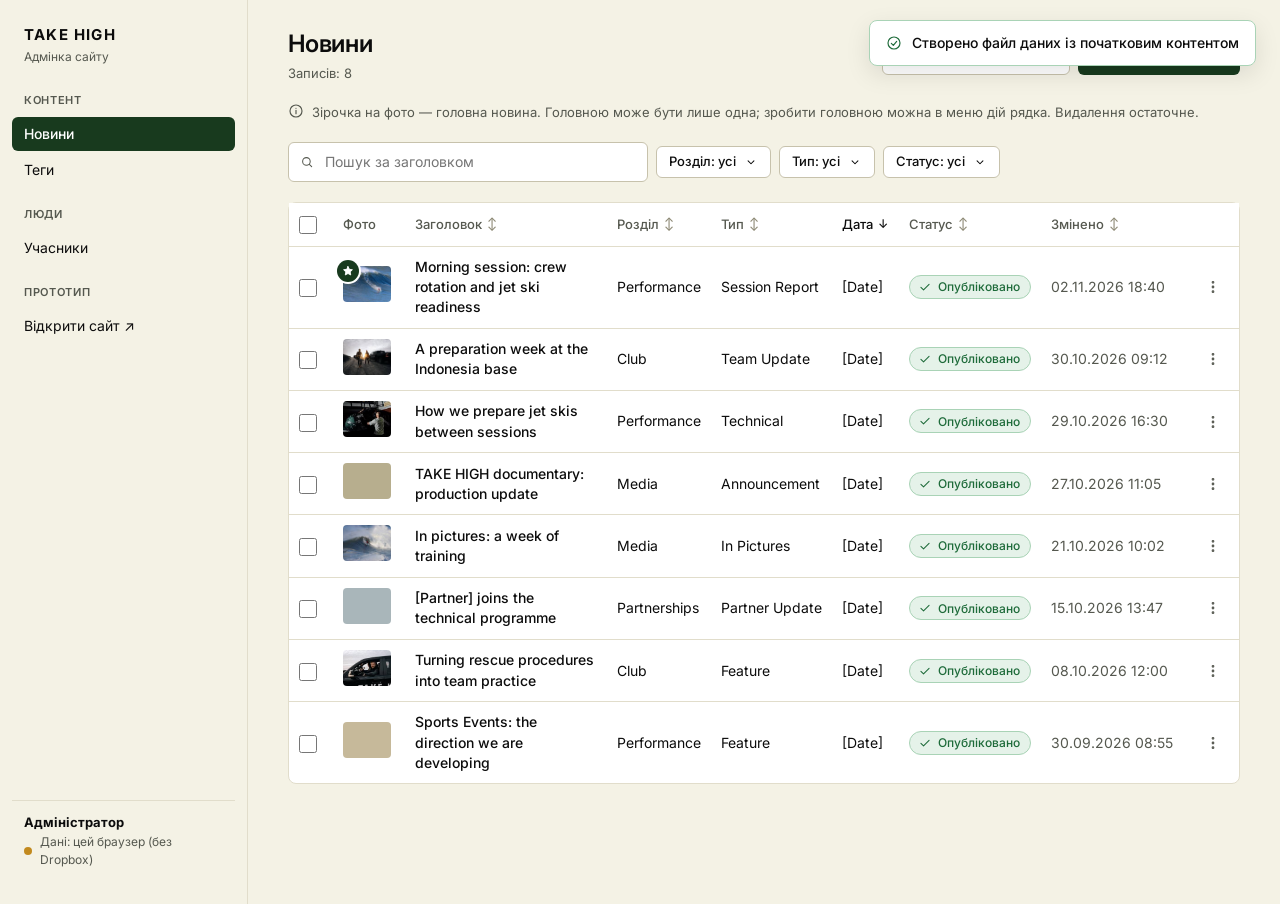
==== commit 8863b3d7: "Update site and admin features Co-authored-by: Copilot <223556219+Copilot@users.noreply.github.com>" ====
--- a/admin/index.html
+++ b/admin/index.html
@@ -25,6 +25,7 @@
 <script src="js/list.js"></script>
 <script src="js/form.js"></script>
 <script src="js/screens-news.js"></script>
+<script src="js/screens-members.js"></script>
 <script src="js/app.js"></script>
 </body>
 </html>
--- a/admin/admin.css
+++ b/admin/admin.css
@@ -170,7 +170,10 @@
 .chip button{border:0;background:none;width:22px;height:22px;border-radius:50%;cursor:pointer;color:var(--green);display:inline-flex;align-items:center;justify-content:center}
 .chip button:hover{background:rgba(24,58,30,.12)}
 .chip-input{flex:1;min-width:140px;border:0;outline:none;height:28px;padding:0 4px;background:transparent}
-.suggest{position:absolute;left:-1px;right:-1px;top:calc(100% + 4px);z-index:20;background:#fff;border:1px solid var(--border-strong);border-radius:var(--r);padding:6px;box-shadow:0 8px 24px rgba(12,12,12,.10);display:flex;flex-direction:column}
+.suggest{position:absolute;left:-1px;right:-1px;top:calc(100% + 4px);z-index:20;background:#fff;border:1px solid var(--border-strong);border-radius:var(--r);padding:6px;box-shadow:0 8px 24px rgba(12,12,12,.10);display:flex;flex-direction:column;max-height:288px;overflow-y:auto;overscroll-behavior:contain}
+.chips-box{cursor:text}
+.suggest .menu-item.is-active{background:var(--row-hover)}
+.suggest .menu-item.muted{cursor:default;color:var(--muted)}
 .suggest .menu-item{font-size:13px;min-height:32px}
 .suggest-new{color:var(--green);font-weight:500}
 .dt-row{display:grid;grid-template-columns:minmax(0,1fr) 120px;gap:8px}
@@ -393,3 +396,40 @@
 .modal p{margin:0;color:var(--muted);line-height:1.5}
 .modal-actions{display:flex;justify-content:flex-end;gap:8px;flex-wrap:wrap;margin-top:8px}
 @media (max-width:720px){.geo-map{height:220px}.geo-search{flex-wrap:wrap}}
+/* пошук і фільтри списку */
+.filters{align-items:center;gap:8px}
+.search{position:relative;flex:1 1 260px;max-width:360px}
+.search .input{width:100%;padding-left:36px}
+.search-ico{position:absolute;left:12px;top:50%;transform:translateY(-50%);color:var(--muted);display:flex;pointer-events:none}
+.fdd{position:relative}
+.fdd-btn{max-width:280px}
+.fdd-txt{overflow:hidden;text-overflow:ellipsis;white-space:nowrap;min-width:0}
+.fdd.is-on .fdd-btn{border-color:var(--green);color:var(--green);background:var(--green-soft)}
+.fdd-panel{position:absolute;left:0;top:calc(100% + 4px);z-index:30;min-width:220px;max-height:320px;overflow-y:auto;background:#fff;border:1px solid var(--border-strong);border-radius:var(--r);padding:6px;box-shadow:0 8px 24px rgba(12,12,12,.10);display:flex;flex-direction:column;gap:2px}
+.fdd-opt{display:flex;align-items:center;gap:10px;min-height:36px;padding:6px 10px;border-radius:var(--r-sm);cursor:pointer;font-size:14px}
+.fdd-opt:hover{background:var(--row-hover)}
+.fdd-panel .btn{align-self:flex-start;margin-top:4px}
+@media (max-width:760px){
+  .search{flex:1 1 100%;max-width:none}
+  .fdd{flex:1 1 calc(50% - 4px);min-width:0}
+  .fdd-btn{width:100%;max-width:none;justify-content:space-between}
+  .fdd-panel{min-width:0;width:max(100%,200px);max-width:calc(100vw - 32px)}
+  .fdd-r .fdd-panel{left:auto;right:0}
+}
+/* ручний порядок */
+.tbl-wrap{position:relative}
+.tbl th.col-drag,.tbl td.col-drag{width:44px;padding-left:8px;padding-right:0}
+.drag{display:inline-flex;align-items:center;justify-content:center;width:32px;height:32px;border:0;border-radius:6px;background:none;color:var(--muted);cursor:grab;touch-action:none}
+.drag:hover,.drag:focus-visible{background:var(--row-hover);color:var(--text)}
+.move-btns{display:none;gap:8px}
+tr.is-dragging{opacity:.45}
+.drop-line{position:absolute;left:8px;right:8px;height:2px;background:var(--green);border-radius:2px;pointer-events:none;z-index:5}
+.warn-txt{display:inline-flex;gap:6px;align-items:flex-start;color:#6B4100}
+.tab-n{font-size:12px;color:var(--muted);font-weight:400}
+@media (max-width:760px){
+  .tbl td.col-drag{order:20;flex:1 1 100%;width:auto;padding:4px 0 0!important}
+  .tbl td.col-drag .drag{display:none}
+  .move-btns{display:flex;width:100%}
+  .move-btns .icon-btn{flex:1;border:1px solid var(--border-strong);border-radius:var(--r-sm);font-size:18px}
+  .move-btns .icon-btn:disabled{opacity:.35}
+}
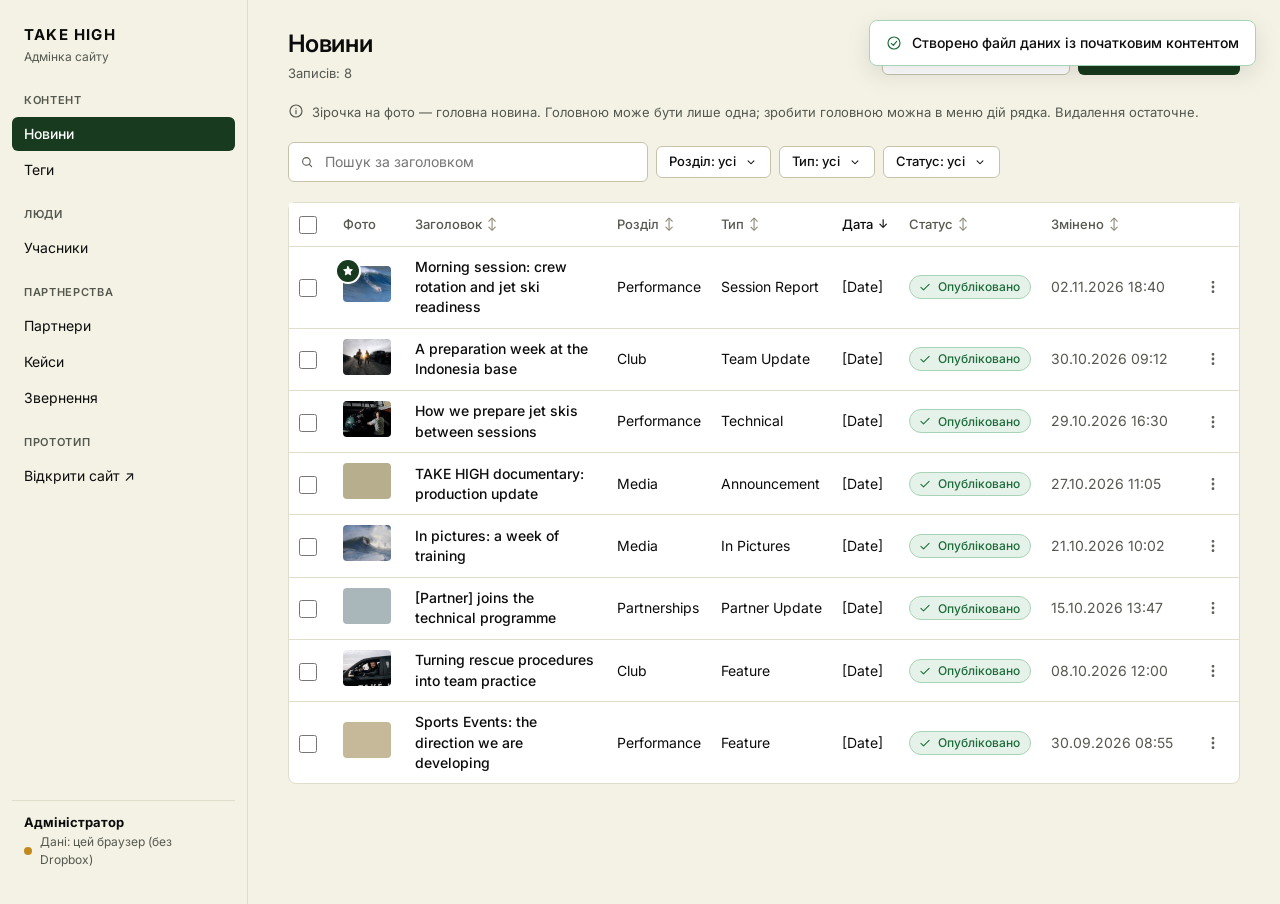
==== commit 1ca70788: "Add partners and cases management Co-authored-by: Copilot <223556219+Copilot@users.noreply.github.co" ====
--- a/admin/index.html
+++ b/admin/index.html
@@ -26,6 +26,7 @@
 <script src="js/form.js"></script>
 <script src="js/screens-news.js"></script>
 <script src="js/screens-members.js"></script>
+<script src="js/screens-partners.js"></script>
 <script src="js/app.js"></script>
 </body>
 </html>
--- a/admin/admin.css
+++ b/admin/admin.css
@@ -433,3 +433,18 @@
   .move-btns .icon-btn{flex:1;border:1px solid var(--border-strong);border-radius:var(--r-sm);font-size:18px}
   .move-btns .icon-btn:disabled{opacity:.35}
 }
+/* чекбокс, повторювані блоки, перегляд звернення */
+.check-row{display:flex;gap:10px;align-items:flex-start;cursor:pointer;font-size:14px;line-height:20px}
+.check-row .chk{margin-top:0}
+.rep{display:flex;flex-direction:column;gap:12px}
+.rep-item{display:flex;flex-direction:column;gap:10px;border:1px solid var(--border-strong);border-radius:var(--r);padding:12px;background:#fff}
+.rep-head{display:flex;align-items:center;justify-content:space-between;gap:8px}
+.rep-num{font-weight:600;color:var(--muted)}
+.rep-tools{display:flex;gap:4px;align-items:center}
+.rep-tools .icon-btn:disabled{opacity:.35}
+.kv-list{margin:0;display:grid;gap:10px}
+.kv{display:grid;grid-template-columns:200px 1fr;gap:12px}
+.kv dt{color:var(--muted);font-size:13px}
+.kv dd{margin:0}
+.enq-text{white-space:pre-wrap;margin:0;line-height:1.55}
+@media (max-width:760px){.kv{grid-template-columns:1fr;gap:2px}}
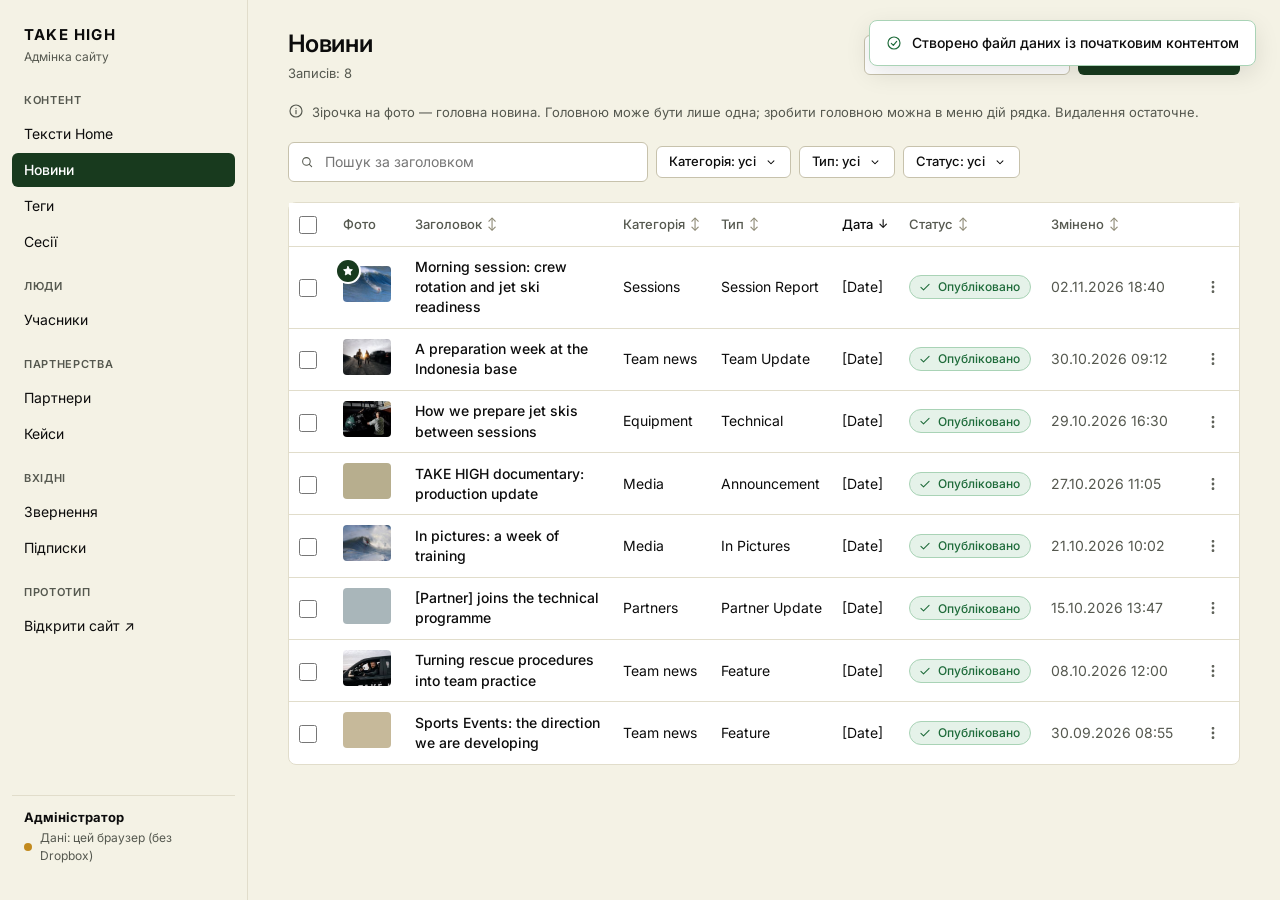
==== commit 7ef4072d: "Refresh site and admin content updates - update home and site landing content - refine admin data an" ====
--- a/admin/index.html
+++ b/admin/index.html
@@ -7,26 +7,27 @@
 <title>TAKE HIGH · Адмінка</title>
 <link rel="preconnect" href="https://fonts.googleapis.com">
 <link rel="stylesheet" href="https://fonts.googleapis.com/css2?family=Inter:wght@400;500;600;700&amp;display=swap">
-<link rel="stylesheet" href="vendor/leaflet/leaflet.css">
-<link rel="stylesheet" href="admin.css">
+<link rel="stylesheet" href="admin.css?v=__V__">
 <!-- config.js створюється при публікації з секретів GitHub; у репозиторії його немає -->
-<script src="../config.js"></script>
-<script src="../shared/th-data.js"></script>
-<script src="../shared/img-map.js"></script>
-<script src="../shared/photo-map.js"></script>
-<script src="../shared/storage.js"></script>
-<!-- карта: Leaflet 1.9.4 (BSD-2), підложка OpenStreetMap -->
-<script src="vendor/leaflet/leaflet.js"></script>
+<script src="../config.js?v=__V__"></script>
+<script>window.TH_POLL_MS = 12000;</script>
+<script src="../shared/th-data.js?v=__V__"></script>
+<script src="../shared/img-map.js?v=__V__"></script>
+<script src="../shared/photo-map.js?v=__V__"></script>
+<script src="../shared/home-schema.js?v=__V__"></script>
+<script src="../shared/storage.js?v=__V__"></script>
 </head>
 <body>
 <div id="root"></div>
-<script src="js/ui.js"></script>
-<script src="js/data.js"></script>
-<script src="js/list.js"></script>
-<script src="js/form.js"></script>
-<script src="js/screens-news.js"></script>
-<script src="js/screens-members.js"></script>
-<script src="js/screens-partners.js"></script>
-<script src="js/app.js"></script>
+<script src="js/ui.js?v=__V__"></script>
+<script src="js/data.js?v=__V__"></script>
+<script src="js/list.js?v=__V__"></script>
+<script src="js/form.js?v=__V__"></script>
+<script src="js/screens-news.js?v=__V__"></script>
+<script src="js/screens-members.js?v=__V__"></script>
+<script src="js/screens-partners.js?v=__V__"></script>
+<script src="js/screens-enquiries.js?v=__V__"></script>
+<script src="js/screens-home.js?v=__V__"></script>
+<script src="js/app.js?v=__V__"></script>
 </body>
 </html>
--- a/admin/admin.css
+++ b/admin/admin.css
@@ -130,7 +130,7 @@
 .empty-ico{width:48px;height:48px;border-radius:50%;background:var(--green-soft);color:var(--green);display:flex;align-items:center;justify-content:center}
 
 /* тости */
-.toast{position:fixed;top:20px;right:24px;z-index:60;display:flex;align-items:center;gap:10px;padding:12px 16px;border-radius:var(--r);background:#fff;border:1px solid var(--success-border);color:var(--text);box-shadow:0 8px 24px rgba(12,12,12,.10);font-weight:500;min-width:240px}
+.toast{pointer-events:none;max-width:min(480px,calc(100vw - 48px));position:fixed;top:20px;right:24px;z-index:60;display:flex;align-items:center;gap:10px;padding:12px 16px;border-radius:var(--r);background:#fff;border:1px solid var(--success-border);color:var(--text);box-shadow:0 8px 24px rgba(12,12,12,.10);font-weight:500;min-width:240px}
 .toast .ti{color:var(--success)}
 .toast-err{border-color:var(--error-border)} .toast-err .ti{color:var(--error)}
 
@@ -436,15 +436,187 @@
 /* чекбокс, повторювані блоки, перегляд звернення */
 .check-row{display:flex;gap:10px;align-items:flex-start;cursor:pointer;font-size:14px;line-height:20px}
 .check-row .chk{margin-top:0}
-.rep{display:flex;flex-direction:column;gap:12px}
-.rep-item{display:flex;flex-direction:column;gap:10px;border:1px solid var(--border-strong);border-radius:var(--r);padding:12px;background:#fff}
-.rep-head{display:flex;align-items:center;justify-content:space-between;gap:8px}
-.rep-num{font-weight:600;color:var(--muted)}
-.rep-tools{display:flex;gap:4px;align-items:center}
-.rep-tools .icon-btn:disabled{opacity:.35}
+.rep{display:flex;flex-direction:column;gap:8px}
+.rep-cols,.rep-item{display:grid;grid-template-columns:64px minmax(0,1fr) auto;gap:10px;align-items:start}
+.rep-lead{display:flex;align-items:center;gap:2px;padding-top:4px}
+.rep-item.is-dragging{opacity:.45}
+.rep-mv{display:none}
+.rep-cols{font-size:13px;font-weight:500;color:var(--text);padding:0 11px 2px}
+.rep-cols .rep-fields{display:grid;gap:12px}
+.rep-item{border:1px solid var(--border);border-radius:var(--r);padding:10px 10px 6px;background:#fff}
+.rep-item .rep-fields{display:grid;gap:12px;min-width:0}
+.rep-f{display:flex;flex-direction:column;gap:2px;min-width:0}
+.rep-f .counter{align-self:flex-end;font-size:12px}
+.rep-f.is-invalid .input,.rep-f.is-invalid .textarea{border-color:var(--error)}
+.rep-lab{position:absolute;width:1px;height:1px;overflow:hidden;clip:rect(0,0,0,0);white-space:nowrap}
+.rep-item .rep-num{font-size:14px;font-weight:600;color:var(--muted);padding-top:0;text-align:left;min-width:0}
+.rep-tools{display:flex;gap:2px;align-items:center;padding-top:2px}
+.rep-tools .icon-btn:disabled{opacity:.3}
+.rep-item .textarea{min-height:44px}
+/* рядки «назва зліва — поле справа» */
+.grid2.rows{grid-template-columns:1fr}
+.grid2.rows .field{display:grid;grid-template-columns:180px minmax(0,1fr);column-gap:16px;align-items:start}
+.grid2.rows .field > .label{grid-row:1 / span 2;padding-top:10px}
+.grid2.rows .field > :not(.label){grid-column:2}
+/* вкладки форми */
+.ftabs{margin-bottom:-8px}
+.tab.has-err{color:var(--error)}
+.tab-err{display:inline-flex;align-items:center;justify-content:center;min-width:18px;height:18px;padding:0 5px;border-radius:9px;background:var(--error);color:#fff;font-size:11px;font-weight:600}
+@media (max-width:760px){
+  .rep-cols{display:none}
+  .rep-item{grid-template-columns:1fr auto;grid-template-areas:"num tools" "f f"}
+  .rep-lead{grid-area:num}
+  .rep-lead .drag{display:none}
+  .rep-mv{display:inline-flex}
+  .rep-tools{grid-area:tools}
+  .rep-item .rep-fields{grid-area:f;grid-template-columns:1fr!important}
+  .rep-lab{position:static;width:auto;height:auto;clip:auto;font-size:13px;font-weight:500}
+  .grid2.rows .field{grid-template-columns:1fr}
+  .grid2.rows .field > .label{grid-row:auto;padding-top:0}
+  .grid2.rows .field > :not(.label){grid-column:1}
+}
 .kv-list{margin:0;display:grid;gap:10px}
 .kv{display:grid;grid-template-columns:200px 1fr;gap:12px}
 .kv dt{color:var(--muted);font-size:13px}
 .kv dd{margin:0}
 .enq-text{white-space:pre-wrap;margin:0;line-height:1.55}
 @media (max-width:760px){.kv{grid-template-columns:1fr;gap:2px}}
+
+/* єдина ширина вмісту для всіх екранів */
+.main > *{width:100%;max-width:none;margin-inline:0}
+/* етап 2: списки — на всю ширину від меню до краю; картки і тексти — до 960 px, від меню */
+.form-wrap{max-width:960px}
+.footbar{max-width:none}
+/* телефон: компактна шапка, меню поверх сторінки, щільніші картки списків, нижня панель збереження */
+@media (max-width:760px){
+  .side{padding:8px 16px;box-shadow:0 1px 0 var(--border)}
+  .brand-row{min-height:48px}
+  .brand-sub{display:none}
+  .brand-name{font-size:16px}
+  .side-toggle{min-height:40px;padding:6px 12px;border-radius:999px}
+  .side-nav.is-open{position:fixed;top:64px;left:0;right:0;bottom:0;z-index:49;background:var(--bg);overflow-y:auto;padding:12px 16px 40px;gap:4px;border-top:1px solid var(--border)}
+  .side-nav.is-open .nav-group{gap:2px;margin-bottom:12px}
+  .side-nav.is-open .nav-item{font-size:17px;border-radius:12px;padding:10px 14px}
+  .main{padding:16px 16px 132px;gap:14px}
+  .page-head{gap:12px}
+  .page-head > div:last-child:not(.head-left){width:100%}
+  .page-head > div:last-child:not(.head-left) .btn{flex:1 1 auto}
+  .note{font-size:13px;line-height:18px}
+  /* картка рядка списку: назва на всю ширину, далі дрібні дані без підписів */
+  .tbl tbody tr{padding:12px 48px 12px 12px;gap:6px 12px;border-radius:14px;box-shadow:0 1px 2px rgba(12,12,12,.04)}
+  .tbl td.col-title{flex:1 1 calc(100% - 140px);font-size:15px;font-weight:600;line-height:20px}
+  .tbl td[data-label]:not(.col-title):not(.k-thumb):not(.k-status){flex:0 0 auto;font-size:13px;line-height:18px;color:var(--muted)}
+  .tbl td[data-label]:not([data-label=""])::before{display:none}
+  .tbl td.k-status{flex:0 0 auto;order:5}
+  .tbl td.k-thumb .thumb,.tbl td.k-thumb .thumb-img{width:56px;height:42px}
+  .tbl td.col-act{top:8px;right:4px}
+  .bulk{border-radius:14px;box-shadow:0 8px 24px rgba(12,12,12,.12)}
+  /* нижня панель збереження на всю ширину */
+  .footbar{position:fixed;left:0;right:0;bottom:0;max-width:none;border-radius:16px 16px 0 0;border-width:1px 0 0;padding:10px 16px calc(10px + env(safe-area-inset-bottom,0px));box-shadow:0 -6px 20px rgba(12,12,12,.08);z-index:40}
+  .footbar .meta{display:none}
+  .footbar .btn{flex:1 1 0}
+  .section{padding:16px;border-radius:14px}
+  .tabs{gap:0;margin-inline:-16px;padding-inline:16px;scroll-snap-type:x proximity}
+  .tab{scroll-snap-align:start}
+  .toast{top:auto;bottom:calc(84px + env(safe-area-inset-bottom,0px));left:16px;right:16px;max-width:none}
+}
+/* Звернення: список зліва, заявка справа */
+.eq{display:flex;flex-direction:column;gap:16px}
+.eq-grid{display:grid;grid-template-columns:minmax(300px,380px) minmax(0,1fr);gap:16px;align-items:start}
+.eq-side{display:flex;flex-direction:column;gap:10px;position:sticky;top:16px;max-height:calc(100vh - 32px);min-width:0}
+.eq-filters{display:flex;flex-wrap:wrap;gap:6px}
+.eq-chip{border:1px solid var(--border-strong);background:var(--surface);border-radius:999px;padding:5px 10px;font:inherit;font-size:13px;cursor:pointer;color:var(--text);min-height:32px}
+.eq-chip span{color:var(--muted);margin-left:2px}
+.eq-chip[aria-pressed="true"]{background:var(--green);border-color:var(--green);color:#fff}
+.eq-chip[aria-pressed="true"] span{color:rgba(255,255,255,.75)}
+.eq-search{max-width:none;flex:none}
+.eq-list{list-style:none;margin:0;padding:0;display:flex;flex-direction:column;gap:6px;overflow-y:auto;min-height:0;padding-right:2px}
+.eq-item{display:flex;flex-direction:column;gap:4px;padding:12px 14px;border:1px solid var(--border);border-radius:var(--r);background:var(--surface);color:var(--text);text-decoration:none;transition:border-color .15s,box-shadow .15s}
+.eq-item:hover{border-color:var(--border-strong)}
+.eq-item.is-active{border-color:var(--green);box-shadow:0 0 0 1px var(--green)}
+.eq-item.is-new{border-left:3px solid var(--green)}
+.eq-top{display:flex;justify-content:space-between;gap:8px;align-items:baseline}
+.eq-top b{font-size:15px;overflow:hidden;text-overflow:ellipsis;white-space:nowrap}
+.eq-top time{font-size:12px;color:var(--muted);white-space:nowrap}
+.eq-sub{font-size:13px;color:var(--muted)}
+.eq-snip{font-size:13px;line-height:18px;color:var(--text);display:-webkit-box;-webkit-line-clamp:2;-webkit-box-orient:vertical;overflow:hidden}
+.eq-meta{display:flex;align-items:center;justify-content:space-between;gap:8px;margin-top:4px}
+.eq-pill{display:inline-flex;align-items:center;height:22px;padding:0 9px;border-radius:999px;font-size:12px;font-weight:500;background:#ECEAE0;color:var(--text)}
+.eq-new{background:var(--green);color:#fff}
+.eq-in-progress{background:#E7F1FB;color:#1D4E89}
+.eq-waiting{background:#F9EEDA;color:#7A4B00}
+.eq-closed{background:#ECEAE0;color:var(--muted)}
+.eq-owner{display:inline-flex;align-items:center;gap:6px;font-size:12px;color:var(--text)}
+.eq-owner i{display:inline-flex;align-items:center;justify-content:center;width:22px;height:22px;border-radius:50%;background:var(--green-soft);color:var(--green);font-style:normal;font-size:10px;font-weight:600}
+.eq-owner.none{color:var(--muted)}
+.eq-empty,.eq-blank{padding:24px;border:1px dashed var(--border-strong);border-radius:var(--r);color:var(--muted);text-align:center;background:var(--surface)}
+.eq-blank{display:flex;flex-direction:column;align-items:center;gap:8px;padding:48px 24px}
+.eq-blank p{margin:0;max-width:340px}
+.eq-detail{background:var(--surface);border:1px solid var(--border);border-radius:var(--r);padding:24px;display:flex;flex-direction:column;gap:20px}
+.eq-back{display:none}
+.eq-head{display:flex;justify-content:space-between;gap:16px;align-items:flex-start;flex-wrap:wrap}
+.eq-head h2{margin:0;font-size:22px;line-height:28px}
+.eq-head h2 span{color:var(--muted);font-weight:500}
+.eq-head .meta{margin:4px 0 0}
+.eq-ctrl{display:grid;grid-template-columns:minmax(200px,260px) minmax(0,1fr);gap:16px 20px;padding:16px;border-radius:12px;background:var(--bg)}
+.eq-ctrl > .eq-field:first-child{grid-column:1 / -1}
+.eq-field{display:flex;flex-direction:column;gap:6px;min-width:0}
+.eq-next{grid-column:auto}
+.eq-next-row{display:flex;gap:8px}
+.eq-next-row .input{flex:1;min-width:0}
+.seg{display:grid;grid-template-columns:repeat(4,minmax(0,1fr));border:1px solid var(--border-strong);border-radius:10px;overflow:hidden;background:var(--surface)}
+.seg-btn{border:0;background:none;padding:8px 12px;font:inherit;font-size:13px;cursor:pointer;color:var(--text);border-right:1px solid var(--border);min-height:38px}
+.seg-btn:last-child{border-right:0}
+.seg-btn.is-on{background:var(--green);color:#fff}
+.eq-msg{display:flex;flex-direction:column;gap:6px}
+.eq-msg p{margin:0;white-space:pre-wrap;line-height:1.6;font-size:15px}
+.eq-kv{margin:0;display:grid;grid-template-columns:repeat(2,minmax(0,1fr));gap:12px 20px;border-top:1px solid var(--border);padding-top:16px}
+.eq-kv dt{font-size:12px;color:var(--muted)}
+.eq-kv dd{margin:2px 0 0;font-size:14px;overflow-wrap:anywhere}
+.eq-hist ol{list-style:none;margin:8px 0 0;padding:0;display:flex;flex-direction:column;gap:10px}
+.eq-hist li{display:flex;gap:10px;align-items:flex-start}
+.eq-hist .dot{width:8px;height:8px;border-radius:50%;background:var(--green);margin-top:6px;flex:none}
+.eq-hist b{display:block;font-size:14px;font-weight:500}
+.eq-hist .meta{font-size:12px}
+@media (max-width:960px){.eq-grid{grid-template-columns:minmax(260px,320px) minmax(0,1fr)}.eq-ctrl{grid-template-columns:1fr}.seg{grid-template-columns:1fr 1fr}}
+@media (max-width:760px){
+  .eq-grid{grid-template-columns:1fr}
+  .eq-side{position:static;max-height:none}
+  .eq.has-detail .eq-side,.eq.has-detail > .page-head{display:none}
+  .eq:not(.has-detail) .eq-main{display:none}
+  .eq-back{display:inline-flex}
+  .eq-detail{padding:16px;border-radius:14px}
+  .eq-head .btn{width:100%}
+  .eq-kv{grid-template-columns:1fr}
+  .seg{display:grid;grid-template-columns:1fr 1fr;width:100%}
+  .seg-btn{border-bottom:1px solid var(--border)}
+  .eq-filters{flex-wrap:nowrap;overflow-x:auto;margin-inline:-16px;padding-inline:16px}
+  .eq-chip{white-space:nowrap}
+}
+
+/* ---------- етап 2 ---------- */
+.group-pick{display:flex;align-items:center;gap:10px;flex-wrap:wrap}
+.group-pick .label{margin:0}
+.group-pick .select{width:auto;min-width:260px}
+.select-sm{width:auto;min-height:32px;padding:4px 28px 4px 10px;font-size:13px}
+.bulk .select-sm{max-width:220px}
+.pill-new{background:#E7F0E5;color:#183A1E;border-color:#B9D3B4}
+.pill-prog{background:#E8EEF9;color:#1F3F7A;border-color:#BFCDEB}
+.pill-wait{background:#FBF1DC;color:#7A5410;border-color:#EBD3A0}
+.pill-closed{background:#EEEDE7;color:#5C5A50;border-color:#D7D4C7}
+.eq-card{display:grid;grid-template-columns:minmax(0,1fr) 300px;gap:16px;align-items:start;max-width:960px}
+.eq-card .section{margin:0}
+.eq-side-box{display:flex;flex-direction:column;gap:14px;position:sticky;top:16px}
+.eq-msg{white-space:pre-wrap;margin:0;font-size:15px;line-height:1.55}
+.eq-dl{display:grid;grid-template-columns:140px minmax(0,1fr);gap:8px 16px;margin:0}
+.eq-dl dt{color:var(--muted);font-size:13px}
+.eq-dl dd{margin:0;font-size:14px;overflow-wrap:anywhere}
+.eq-hist2{list-style:none;margin:0;padding:0;display:flex;flex-direction:column;gap:10px;font-size:13px}
+.eq-hist2 li{display:flex;flex-direction:column;gap:2px;padding-left:12px;border-left:2px solid var(--border-strong)}
+.eq-hist2 .meta{font-size:12px}
+.home-def{font-size:12px;color:var(--muted)}
+@media (max-width:900px){.eq-card{grid-template-columns:1fr}.eq-side-box{position:static}}
+@media (max-width:760px){.group-pick .select{width:100%;min-width:0}.eq-dl{grid-template-columns:1fr;gap:2px}.eq-dl dd{margin-bottom:8px}.bulk .select-sm{max-width:none;flex:1 1 100%}}
+.sub-head{gap:4px;padding-top:12px;border-top:1px solid var(--border)}
+.sub-head:first-child{padding-top:0;border-top:0}
+.sub-head h3{margin:0;font-size:15px;font-weight:600}
